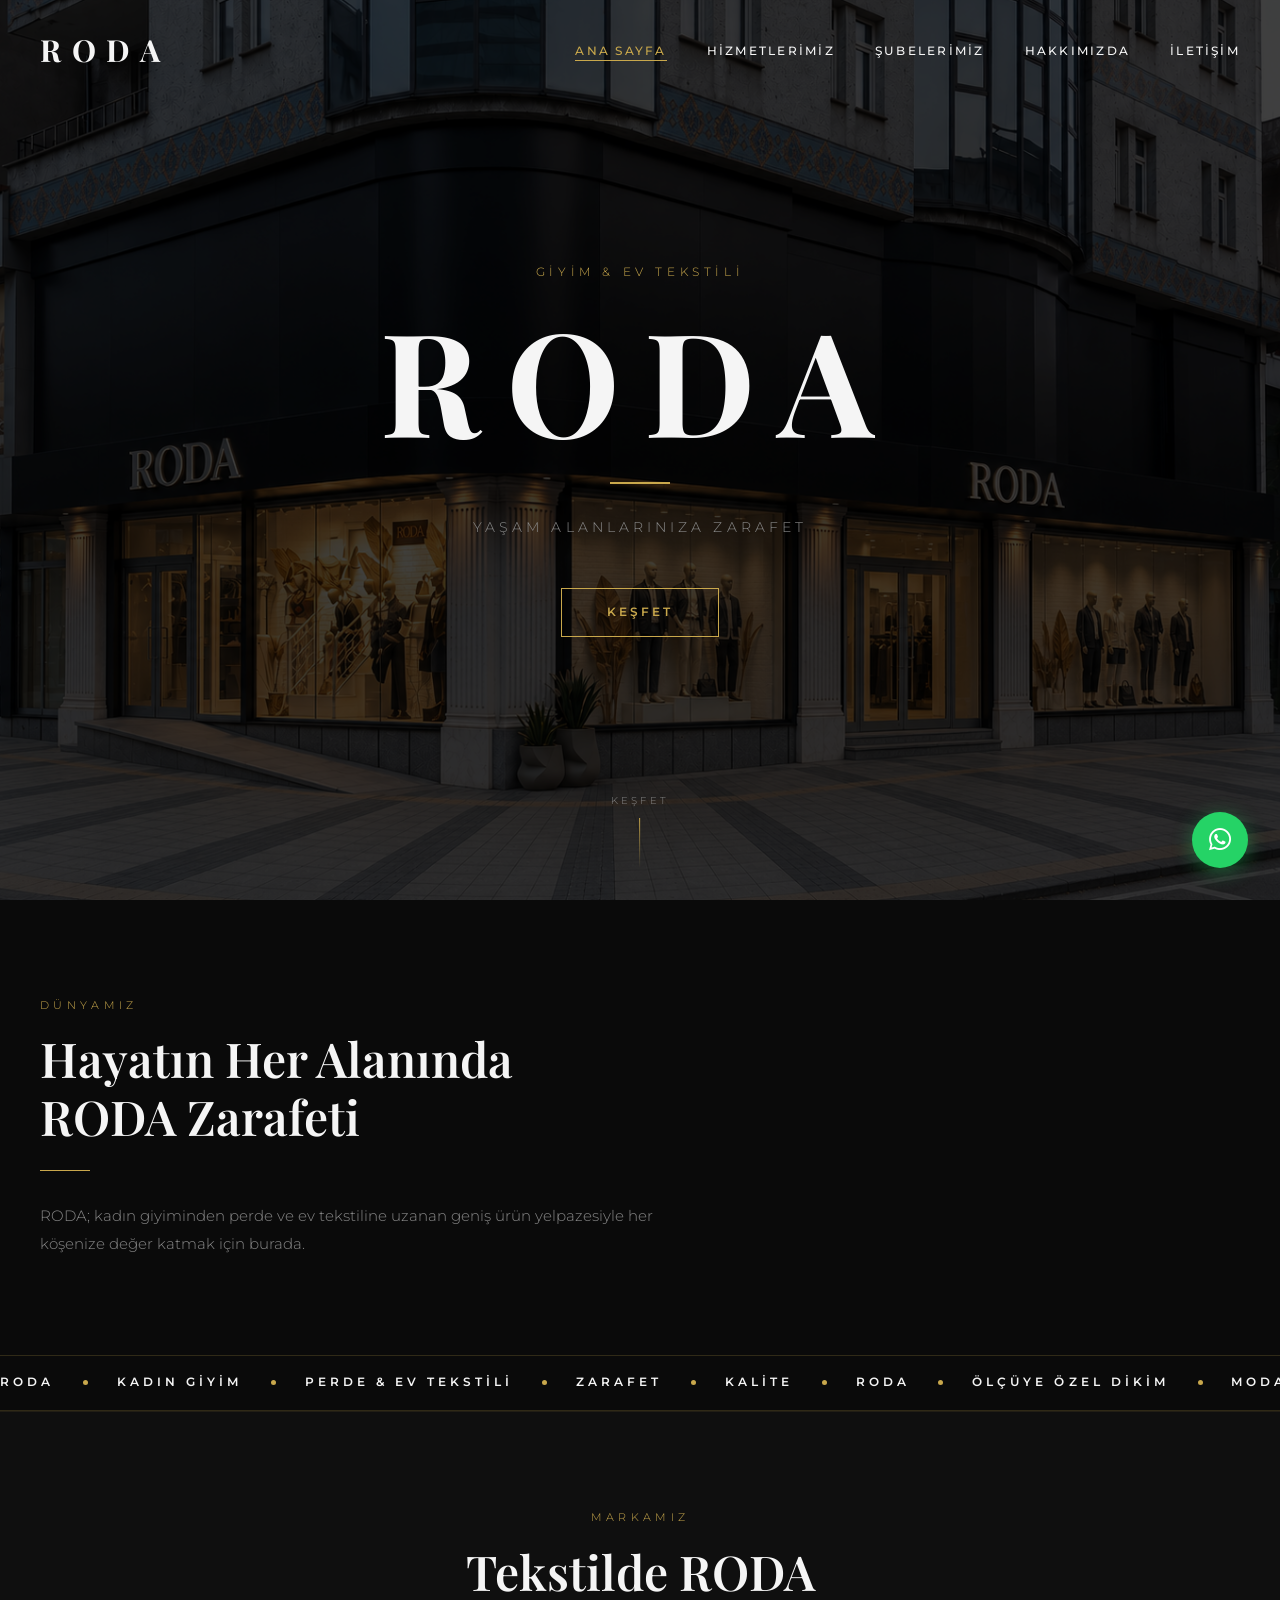
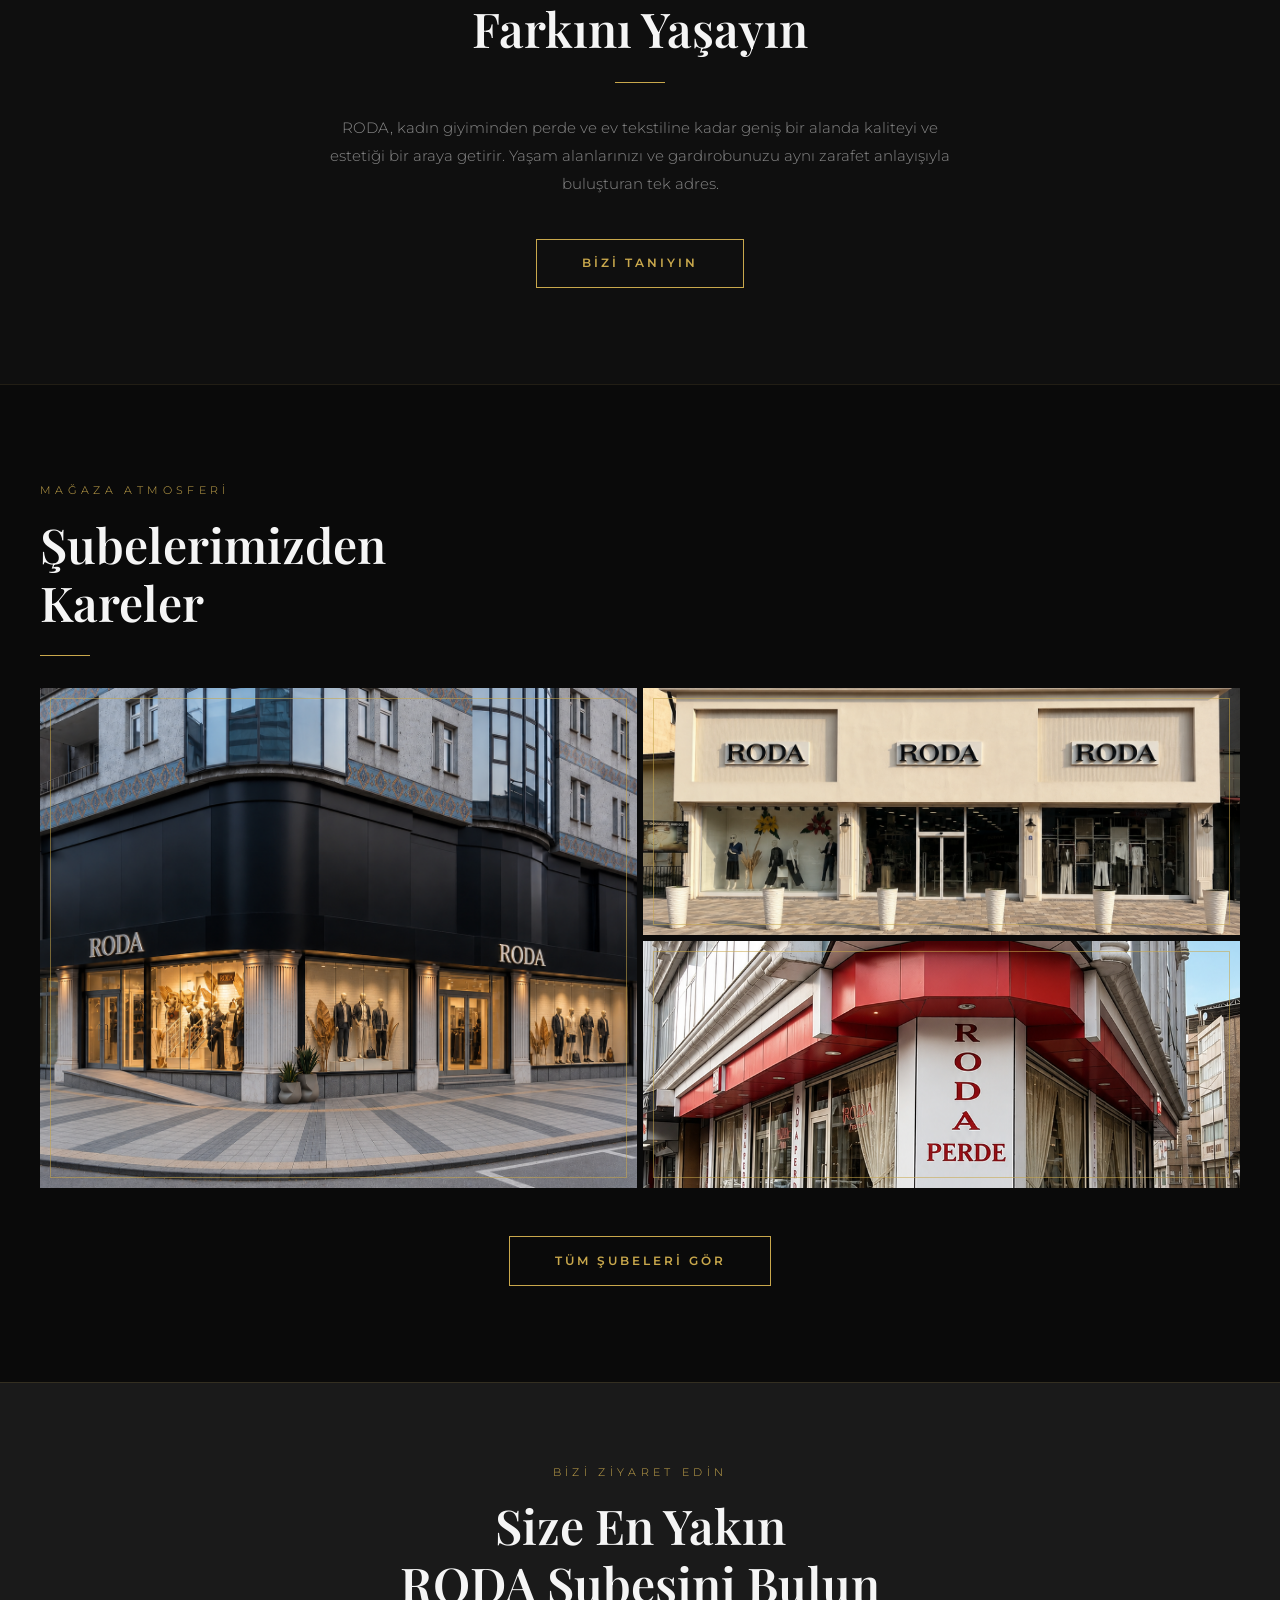
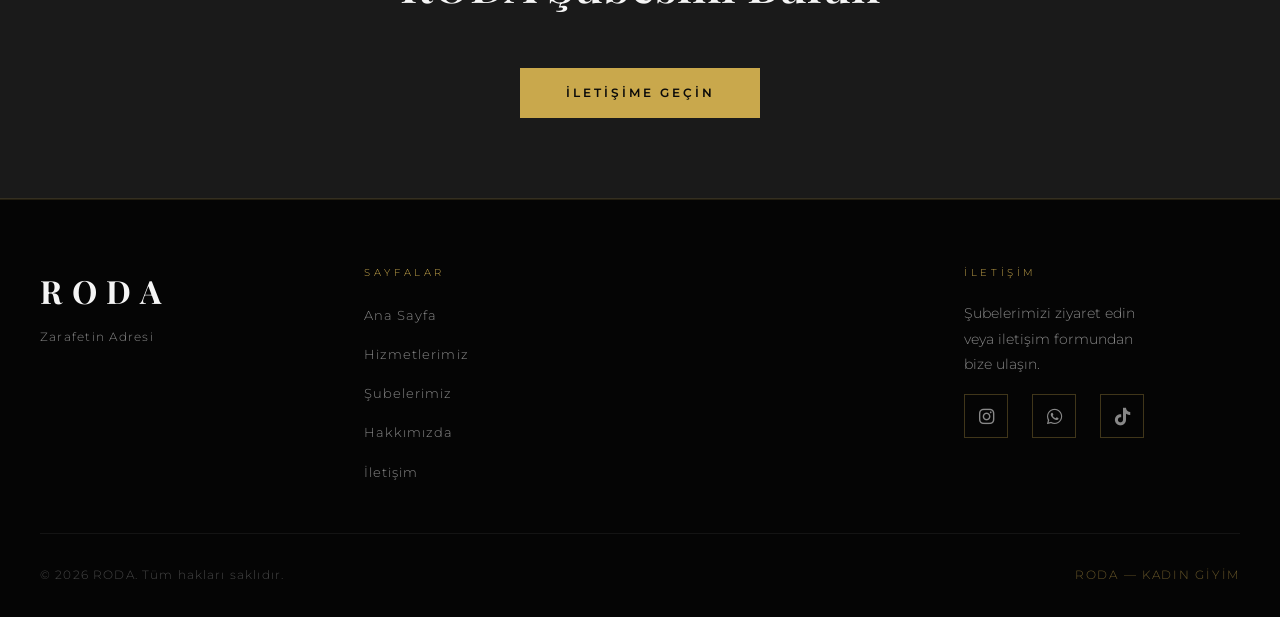
==== roda-website/index.html @ ef2053d7 "Add files via upload" ====
<!DOCTYPE html>
<html lang="tr">
<head>
  <meta charset="UTF-8">
  <meta name="viewport" content="width=device-width, initial-scale=1.0">
  <title>RODA — Kadın Giyim & Ev Tekstili | Yüksekova</title>
  <meta name="description" content="RODA; Yüksekova'nın seçkin kadın giyim ve ev tekstili markası. Kadın giyim, perde, İran halısı ve koltuk döşeme hizmetleriyle 3 şubede hizmetinizdeyiz.">
  <meta name="keywords" content="roda giyim, roda tekstil, roda perde, roda yüksekova, roda kadın giyim, roda hakkari, yüksekova kadın giyim, yüksekova perde, roda ev tekstili, roda halı, yüksekova giyim mağazası, hakkari kadın giyim">
  <meta name="robots" content="index, follow">
  <meta property="og:title" content="RODA — Kadın Giyim & Ev Tekstili | Yüksekova">
  <meta property="og:description" content="Yüksekova'nın seçkin kadın giyim ve ev tekstili markası RODA. 3 şube, 40+ yıllık deneyim.">
  <meta property="og:type" content="website">
  <link rel="stylesheet" href="css/style.css">
  <link rel="stylesheet" href="https://cdnjs.cloudflare.com/ajax/libs/font-awesome/6.5.0/css/all.min.css">
</head>
<body>

  <header class="site-header">
    <a href="index.html" class="logo">RODA</a>
    <button class="hamburger" aria-label="Menü">
      <span></span><span></span><span></span>
    </button>
    <nav>
      <ul>
        <li><a href="index.html">Ana Sayfa</a></li>
        <li><a href="hizmetlerimiz.html">Hizmetlerimiz</a></li>
        <li><a href="subeler.html">Şubelerimiz</a></li>
        <li><a href="hakkimizda.html">Hakkımızda</a></li>
        <li><a href="iletisim.html">İletişim</a></li>
      </ul>
    </nav>
  </header>

  <!-- HERO -->
  <section class="hero">
    <div class="hero-bg"></div>
    <div class="hero-content">
      <p class="hero-eyebrow fade-in">Giyim &amp; Ev Tekstili</p>
      <h1 class="hero-title fade-in delay-1">RODA</h1>
      <div class="hero-divider fade-in delay-2"></div>
      <p class="hero-sub fade-in delay-2">Yaşam Alanlarınıza Zarafet</p>
      <a href="hizmetlerimiz.html" class="btn fade-in delay-3">Keşfet</a>
    </div>
    <div class="scroll-hint">
      <span>Keşfet</span>
      <div class="scroll-line"></div>
    </div>
  </section>

  <!-- ÖZEL BÖLÜM -->
  <section class="section">
    <div class="section-inner">
      <p class="section-label fade-in">Dünyamız</p>
      <h2 class="section-title fade-in">Hayatın Her Alanında<br>RODA Zarafeti</h2>
      <div class="section-divider fade-in"></div>
      <p class="section-text fade-in">
        RODA; kadın giyiminden perde ve ev tekstiline uzanan geniş ürün yelpazesiyle her köşenize değer katmak için burada.
      </p>
  </div>
  </section>

  <!-- MARQUEE -->
  <div class="marquee-strip">
    <div class="marquee-track">
      <!-- İlk set -->
      <div class="marquee-item">RODA<span class="marquee-dot"></span></div>
      <div class="marquee-item">Kadın Giyim<span class="marquee-dot"></span></div>
      <div class="marquee-item">Perde &amp; Ev Tekstili<span class="marquee-dot"></span></div>
      <div class="marquee-item">Zarafet<span class="marquee-dot"></span></div>
      <div class="marquee-item">Kalite<span class="marquee-dot"></span></div>
      <div class="marquee-item">RODA<span class="marquee-dot"></span></div>
      <div class="marquee-item">Ölçüye Özel Dikim<span class="marquee-dot"></span></div>
      <div class="marquee-item">Moda<span class="marquee-dot"></span></div>
      <div class="marquee-item">Yaşam Alanları<span class="marquee-dot"></span></div>
      <!-- Kopya set (kesintisiz döngü için) -->
      <div class="marquee-item">RODA<span class="marquee-dot"></span></div>
      <div class="marquee-item">Kadın Giyim<span class="marquee-dot"></span></div>
      <div class="marquee-item">Perde &amp; Ev Tekstili<span class="marquee-dot"></span></div>
      <div class="marquee-item">Zarafet<span class="marquee-dot"></span></div>
      <div class="marquee-item">Kalite<span class="marquee-dot"></span></div>
      <div class="marquee-item">RODA<span class="marquee-dot"></span></div>
      <div class="marquee-item">Ölçüye Özel Dikim<span class="marquee-dot"></span></div>
      <div class="marquee-item">Moda<span class="marquee-dot"></span></div>
      <div class="marquee-item">Yaşam Alanları<span class="marquee-dot"></span></div>
    </div>
  </div>

  <!-- HAKKIMIZDA MINI -->
  <section class="section" style="background: #0f0f0f; border-top:1px solid rgba(201,168,76,.1); border-bottom:1px solid rgba(201,168,76,.1);">
    <div class="section-inner text-center">
      <p class="section-label fade-in">Markamız</p>
      <h2 class="section-title fade-in" style="max-width:700px;margin:0 auto 1.5rem;">
        Tekstilde RODA<br>Farkını Yaşayın
      </h2>
      <div class="section-divider fade-in" style="margin:0 auto 2rem;"></div>
      <p class="section-text fade-in" style="margin:0 auto 2.5rem;">
        RODA, kadın giyiminden perde ve ev tekstiline kadar geniş bir alanda kaliteyi ve estetiği bir araya
        getirir. Yaşam alanlarınızı ve gardırobunuzu aynı zarafet anlayışıyla buluşturan tek adres.
      </p>
      <a href="hakkimizda.html" class="btn fade-in">Bizi Tanıyın</a>
    </div>
  </section>

  <!-- GALERİ PREVIEW -->
  <section class="section">
    <div class="section-inner">
      <p class="section-label fade-in">Mağaza Atmosferi</p>
      <h2 class="section-title fade-in">Şubelerimizden<br>Kareler</h2>
      <div class="section-divider fade-in"></div>

      <div style="display:grid;grid-template-columns:1fr 1fr;grid-template-rows:auto auto;gap:6px;margin-top:2rem;">
        <!-- Sol: büyük görsel -->
        <div class="gallery-item fade-in" style="grid-row: span 2; aspect-ratio:unset; min-height:500px;">
          <img src="images/sube1-capraz.png" alt="1. Şube" style="width:100%;height:100%;object-fit:cover;object-position:center 65%;">
          <div class="gallery-overlay"><div class="gallery-overlay-icon">+</div></div>
        </div>
        <!-- Sağ üst -->
        <div class="gallery-item fade-in delay-1" style="aspect-ratio:unset;height:247px;">
          <img src="images/sube2-on.png" alt="2. Şube" style="width:100%;height:100%;object-fit:cover;object-position:center 50%;">
          <div class="gallery-overlay"><div class="gallery-overlay-icon">+</div></div>
        </div>
        <!-- Sağ alt -->
        <div class="gallery-item fade-in delay-2" style="aspect-ratio:unset;height:247px;">
          <img src="images/perde-capraz.png" alt="RODA Perde" style="width:100%;height:100%;object-fit:cover;object-position:center 42%;">
          <div class="gallery-overlay"><div class="gallery-overlay-icon">+</div></div>
        </div>
      </div>

      <div class="text-center mt-3 fade-in">
        <a href="subeler.html" class="btn">Tüm Şubeleri Gör</a>
      </div>
    </div>
  </section>

  <!-- CTA -->
  <div class="cta-strip">
    <div class="section-inner text-center">
      <p class="section-label fade-in">Bizi Ziyaret Edin</p>
      <h2 class="section-title fade-in">Size En Yakın<br>RODA Şubesini Bulun</h2>
      <a href="iletisim.html" class="btn btn-solid mt-2 fade-in">İletişime Geçin</a>
    </div>
  </div>

  <!-- FOOTER -->
  <footer class="site-footer">
    <div class="footer-inner">
      <div>
        <div class="footer-logo">RODA</div>
        <p class="footer-tagline">Zarafetin Adresi</p>
      </div>
      <div>
        <p class="footer-nav-title">Sayfalar</p>
        <ul class="footer-nav-links">
          <li><a href="index.html">Ana Sayfa</a></li>
          <li><a href="hizmetlerimiz.html">Hizmetlerimiz</a></li>
          <li><a href="subeler.html">Şubelerimiz</a></li>
          <li><a href="hakkimizda.html">Hakkımızda</a></li>
          <li><a href="iletisim.html">İletişim</a></li>
        </ul>
      </div>
      <div>
        <p class="footer-nav-title">İletişim</p>
        <p style="font-size:.85rem;color:#888;line-height:1.9;">
          Şubelerimizi ziyaret edin<br>
          veya iletişim formundan<br>
          bize ulaşın.
        </p>
        <div class="social-links" style="margin-top:1rem;">
          <a href="https://www.instagram.com/rodaperde" target="_blank" title="Instagram"><i class="fa-brands fa-instagram"></i></a>
          <a href="https://wa.me/905428165539" target="_blank" title="WhatsApp"><i class="fa-brands fa-whatsapp"></i></a>
          <a href="https://www.tiktok.com/@roda.perde" target="_blank" title="TikTok"><i class="fa-brands fa-tiktok"></i></a>
        </div>
      </div>
    </div>
    <div class="footer-bottom">
      <span>© 2026 RODA. Tüm hakları saklıdır.</span>
      <span style="color:rgba(201,168,76,.5);letter-spacing:.15em;">RODA — KADIN GİYİM</span>
    </div>
  </footer>

  <a href="https://wa.me/905428165539" class="whatsapp-float" target="_blank" title="WhatsApp ile Ulaşın">
    <i class="fa-brands fa-whatsapp"></i>
  </a>
  <script src="js/main.js"></script>
</body>
</html>
---- roda-website/css/style.css ----
@import url('https://fonts.googleapis.com/css2?family=Playfair+Display:ital,wght@0,400;0,600;0,700;1,400&family=Montserrat:wght@300;400;500;600&display=swap');

:root {
  --black:      #0a0a0a;
  --white:      #f5f5f5;
  --gold:       #C9A84C;
  --gold-light: #e8c96a;
  --gray:       #1a1a1a;
  --gray-mid:   #888;
  --font-serif: 'Playfair Display', Georgia, serif;
  --font-sans:  'Montserrat', Arial, sans-serif;
  --transition: 0.3s ease;
}

*, *::before, *::after { box-sizing: border-box; margin: 0; padding: 0; }

html { scroll-behavior: smooth; font-size: 16px; }

body {
  background: var(--black);
  color: var(--white);
  font-family: var(--font-sans);
  font-weight: 300;
  line-height: 1.7;
  overflow-x: hidden;
}

img { display: block; max-width: 100%; height: auto; }
a  { color: inherit; text-decoration: none; }
ul { list-style: none; }

/* ─── SCROLLBAR ─────────────────────────────────────── */
::-webkit-scrollbar { width: 6px; }
::-webkit-scrollbar-track { background: var(--black); }
::-webkit-scrollbar-thumb { background: var(--gold); border-radius: 3px; }

/* ─── HEADER ─────────────────────────────────────────── */
.site-header {
  position: fixed;
  top: 0; left: 0; right: 0;
  z-index: 1000;
  padding: 1.5rem 2.5rem;
  display: flex;
  align-items: center;
  justify-content: space-between;
  transition: background var(--transition), padding var(--transition), border-bottom var(--transition);
}

.site-header.scrolled {
  background: rgba(10,10,10,0.97);
  padding: 1rem 2.5rem;
  border-bottom: 1px solid rgba(201,168,76,0.25);
}

.logo {
  font-family: var(--font-serif);
  font-size: 1.9rem;
  font-weight: 700;
  letter-spacing: 0.35em;
  color: var(--white);
}

.logo span { color: var(--gold); }

nav ul {
  display: flex;
  gap: 2.5rem;
  align-items: center;
}

nav a {
  font-size: 0.78rem;
  font-weight: 500;
  letter-spacing: 0.18em;
  text-transform: uppercase;
  color: var(--white);
  position: relative;
  padding-bottom: 3px;
  transition: color var(--transition);
}

nav a::after {
  content: '';
  position: absolute;
  bottom: 0; left: 0;
  width: 0; height: 1px;
  background: var(--gold);
  transition: width var(--transition);
}

nav a:hover, nav a.active { color: var(--gold); }
nav a:hover::after, nav a.active::after { width: 100%; }

.hamburger {
  display: none;
  flex-direction: column;
  gap: 5px;
  cursor: pointer;
  padding: 4px;
}

.hamburger span {
  display: block;
  width: 26px; height: 2px;
  background: var(--white);
  transition: var(--transition);
}

.hamburger.open span:nth-child(1) { transform: translateY(7px) rotate(45deg); }
.hamburger.open span:nth-child(2) { opacity: 0; }
.hamburger.open span:nth-child(3) { transform: translateY(-7px) rotate(-45deg); }

/* ─── MOBILE NAV ─────────────────────────────────────── */
@media (max-width: 768px) {
  .hamburger { display: flex; }

  nav {
    position: fixed;
    top: 0; right: -100%;
    width: 70%; height: 100vh;
    background: var(--gray);
    border-left: 1px solid rgba(201,168,76,0.3);
    display: flex;
    align-items: center;
    justify-content: center;
    transition: right var(--transition);
    z-index: 999;
  }

  nav.open { right: 0; }

  nav ul {
    flex-direction: column;
    gap: 2.5rem;
    text-align: center;
  }

  nav a { font-size: 1rem; letter-spacing: 0.2em; }
}

/* ─── HERO ───────────────────────────────────────────── */
.hero {
  min-height: 100vh;
  display: flex;
  flex-direction: column;
  align-items: center;
  justify-content: center;
  text-align: center;
  padding: 2rem;
  position: relative;
  overflow: hidden;
}

.hero-bg {
  position: absolute;
  inset: 0;
  background-image: url('../images/sube1-capraz.png');
  background-size: cover;
  background-position: 20% center;
  filter: brightness(0.25);
  z-index: 0;
}

.hero-content { position: relative; z-index: 1; }

.hero-eyebrow {
  font-size: 0.72rem;
  letter-spacing: 0.4em;
  text-transform: uppercase;
  color: var(--gold);
  margin-bottom: 1.5rem;
}

.hero-title {
  font-family: var(--font-serif);
  font-size: clamp(4rem, 12vw, 9rem);
  font-weight: 700;
  letter-spacing: 0.18em;
  line-height: 1;
  color: var(--white);
}

.hero-divider {
  width: 60px; height: 2px;
  background: var(--gold);
  margin: 2rem auto;
}

.hero-sub {
  font-size: 0.85rem;
  letter-spacing: 0.3em;
  text-transform: uppercase;
  color: var(--gray-mid);
  margin-bottom: 3rem;
}

.btn {
  display: inline-block;
  padding: 0.85rem 2.8rem;
  font-size: 0.75rem;
  font-weight: 600;
  letter-spacing: 0.25em;
  text-transform: uppercase;
  border: 1px solid var(--gold);
  color: var(--gold);
  transition: background var(--transition), color var(--transition);
}

.btn:hover {
  background: var(--gold);
  color: var(--black);
}

.btn-solid {
  background: var(--gold);
  color: var(--black);
}

.btn-solid:hover {
  background: var(--gold-light);
  border-color: var(--gold-light);
}

/* ─── SCROLL HINT ────────────────────────────────────── */
.scroll-hint {
  position: absolute;
  bottom: 2rem;
  left: 50%;
  transform: translateX(-50%);
  display: flex;
  flex-direction: column;
  align-items: center;
  gap: 0.5rem;
  z-index: 1;
}

.scroll-hint span {
  font-size: 0.65rem;
  letter-spacing: 0.3em;
  text-transform: uppercase;
  color: var(--gray-mid);
}

.scroll-line {
  width: 1px; height: 50px;
  background: linear-gradient(to bottom, var(--gold), transparent);
  animation: scrollLine 2s ease-in-out infinite;
}

@keyframes scrollLine {
  0%   { opacity: 0; transform: scaleY(0); transform-origin: top; }
  50%  { opacity: 1; transform: scaleY(1); }
  100% { opacity: 0; transform: scaleY(1); transform-origin: bottom; }
}

/* ─── SECTIONS ───────────────────────────────────────── */
.section {
  padding: 6rem 2.5rem;
}

.section-inner {
  max-width: 1200px;
  margin: 0 auto;
}

.section-label {
  font-size: 0.68rem;
  letter-spacing: 0.4em;
  text-transform: uppercase;
  color: var(--gold);
  margin-bottom: 1rem;
}

.section-title {
  font-family: var(--font-serif);
  font-size: clamp(2rem, 4vw, 3rem);
  font-weight: 600;
  line-height: 1.2;
  color: var(--white);
  margin-bottom: 1.5rem;
}

.section-divider {
  width: 50px; height: 1px;
  background: var(--gold);
  margin-bottom: 2rem;
}

.section-text {
  color: var(--gray-mid);
  font-size: 0.92rem;
  max-width: 640px;
  line-height: 1.9;
}

/* ─── FEATURE CARDS (Ana Sayfa) ──────────────────────── */
.feature-grid {
  display: grid;
  grid-template-columns: repeat(auto-fit, minmax(300px, 1fr));
  gap: 2px;
  margin-top: 4rem;
}

.feature-card {
  position: relative;
  overflow: hidden;
  aspect-ratio: 4/5;
}

.feature-card img {
  width: 100%; height: 100%;
  object-fit: cover;
  transition: transform 0.6s ease;
}

.feature-card:hover img { transform: scale(1.05); }

.feature-card-overlay {
  position: absolute;
  inset: 0;
  background: linear-gradient(to top, rgba(10,10,10,0.85) 0%, transparent 60%);
  display: flex;
  flex-direction: column;
  justify-content: flex-end;
  padding: 2rem;
}

.feature-card-label {
  font-size: 0.65rem;
  letter-spacing: 0.35em;
  text-transform: uppercase;
  color: var(--gold);
  margin-bottom: 0.5rem;
}

.feature-card-title {
  font-family: var(--font-serif);
  font-size: 1.5rem;
  font-weight: 600;
  margin-bottom: 1rem;
}

/* ─── GALLERY GRID ───────────────────────────────────── */
.gallery-grid {
  display: grid;
  grid-template-columns: repeat(3, 1fr);
  gap: 3px;
  margin-top: 3rem;
}

.gallery-item {
  position: relative;
  overflow: hidden;
  aspect-ratio: 3/4;
}

.gallery-item img {
  width: 100%; height: 100%;
  object-fit: cover;
  transition: transform 0.6s ease;
}

.gallery-item:hover img { transform: scale(1.06); }

.gallery-overlay {
  position: absolute;
  inset: 0;
  background: rgba(201,168,76,0.15);
  opacity: 0;
  transition: opacity var(--transition);
  display: flex;
  align-items: center;
  justify-content: center;
}

.gallery-item:hover .gallery-overlay { opacity: 1; }

.gallery-overlay-icon {
  width: 50px; height: 50px;
  border: 1px solid var(--gold);
  border-radius: 50%;
  display: flex;
  align-items: center;
  justify-content: center;
  color: var(--gold);
  font-size: 1.2rem;
}

@media (max-width: 768px) {
  .gallery-grid { grid-template-columns: repeat(2, 1fr); }
}

@media (max-width: 480px) {
  .gallery-grid { grid-template-columns: 1fr; }
}

/* ─── BRANCH CARDS ───────────────────────────────────── */
.branch-section { margin-bottom: 5rem; }

.branch-header {
  display: flex;
  align-items: baseline;
  gap: 1.5rem;
  margin-bottom: 2rem;
}

.branch-number {
  font-family: var(--font-serif);
  font-size: 4rem;
  font-weight: 700;
  color: rgba(201,168,76,0.2);
  line-height: 1;
}

.branch-title {
  font-family: var(--font-serif);
  font-size: 1.8rem;
  font-weight: 600;
}

.branch-photos {
  display: grid;
  grid-template-columns: repeat(3, 1fr);
  gap: 1.5rem;
  margin-bottom: 1.5rem;
}

.branch-photos.two-col { grid-template-columns: repeat(2, 1fr); }

.branch-photos img {
  width: 100%;
  aspect-ratio: 4/3;
  object-fit: cover;
  display: block;
  border: 1px solid rgba(201,168,76,0.35);
  padding: 6px;
  background: #0a0a0a;
  box-shadow: 0 8px 32px rgba(0,0,0,0.5);
  transition: transform var(--transition), box-shadow var(--transition), border-color var(--transition);
}

.branch-photos img:hover {
  transform: translateY(-4px);
  box-shadow: 0 16px 48px rgba(0,0,0,0.7);
  border-color: rgba(201,168,76,0.75);
}

.branch-info {
  display: grid;
  grid-template-columns: repeat(auto-fit, minmax(220px, 1fr));
  gap: 2rem;
  padding: 2rem;
  border: 1px solid rgba(201,168,76,0.35);
  background: #0a0a0a;
  margin-top: 1.5rem;
  box-shadow: 0 8px 32px rgba(0,0,0,0.5);
  width: 100%;
  box-sizing: border-box;
}

.branch-info-item { display: flex; flex-direction: column; gap: 0.4rem; }

.branch-info-item strong {
  font-size: 0.65rem;
  letter-spacing: 0.3em;
  text-transform: uppercase;
  color: var(--gold);
}

.branch-info-item span { font-size: 0.88rem; color: var(--gray-mid); }

@media (max-width: 640px) {
  .branch-photos, .branch-photos.two-col { grid-template-columns: 1fr; }
}

/* ─── MAP PLACEHOLDER ────────────────────────────────── */
.map-placeholder {
  width: 100%;
  height: 320px;
  background: var(--gray);
  border: 1px solid rgba(201,168,76,0.15);
  display: flex;
  flex-direction: column;
  align-items: center;
  justify-content: center;
  gap: 1rem;
  color: var(--gray-mid);
  font-size: 0.8rem;
  letter-spacing: 0.2em;
  text-transform: uppercase;
  margin-top: 3rem;
}

.map-placeholder svg { opacity: 0.3; }

/* ─── VALUES (Hakkımızda) ────────────────────────────── */
.values-grid {
  display: grid;
  grid-template-columns: repeat(auto-fit, minmax(260px, 1fr));
  gap: 2px;
  margin-top: 3rem;
}

.value-card {
  padding: 3rem 2rem;
  border: 1px solid rgba(201,168,76,0.15);
  text-align: center;
  transition: border-color var(--transition), background var(--transition);
}

.value-card:hover {
  border-color: var(--gold);
  background: rgba(201,168,76,0.04);
}

.value-icon {
  font-size: 2rem;
  margin-bottom: 1.5rem;
  color: var(--gold);
}

.value-title {
  font-family: var(--font-serif);
  font-size: 1.2rem;
  margin-bottom: 0.75rem;
}

.value-text { font-size: 0.85rem; color: var(--gray-mid); line-height: 1.8; }

/* ─── FULL WIDTH IMAGE ───────────────────────────────── */
.fullwidth-img {
  width: 100%;
  max-height: 520px;
  object-fit: cover;
  filter: brightness(0.7);
}

/* ─── CONTACT ────────────────────────────────────────── */
.contact-grid {
  display: grid;
  grid-template-columns: 1fr 1fr;
  gap: 5rem;
  align-items: start;
}

@media (max-width: 900px) {
  .contact-grid { grid-template-columns: 1fr; gap: 3rem; }
}

.contact-form { display: flex; flex-direction: column; gap: 1.5rem; }

.form-group { display: flex; flex-direction: column; gap: 0.5rem; }

.form-group label {
  font-size: 0.68rem;
  letter-spacing: 0.3em;
  text-transform: uppercase;
  color: var(--gold);
}

.form-group input,
.form-group textarea {
  background: transparent;
  border: none;
  border-bottom: 1px solid rgba(255,255,255,0.15);
  color: var(--white);
  font-family: var(--font-sans);
  font-size: 0.9rem;
  padding: 0.75rem 0;
  outline: none;
  resize: none;
  transition: border-color var(--transition);
  width: 100%;
}

.form-group input:focus,
.form-group textarea:focus { border-bottom-color: var(--gold); }

.form-group textarea { min-height: 120px; }

.form-msg {
  display: none;
  padding: 0.75rem 1rem;
  border: 1px solid var(--gold);
  font-size: 0.82rem;
  color: var(--gold);
  letter-spacing: 0.1em;
}

.contact-info { display: flex; flex-direction: column; gap: 2.5rem; }

.contact-info-block { display: flex; flex-direction: column; gap: 0.5rem; }

.contact-info-block strong {
  font-size: 0.65rem;
  letter-spacing: 0.35em;
  text-transform: uppercase;
  color: var(--gold);
}

.contact-info-block p { font-size: 0.88rem; color: var(--gray-mid); line-height: 1.8; }

.social-links { display: flex; gap: 1.5rem; margin-top: 0.5rem; }

.social-links a {
  display: flex;
  align-items: center;
  justify-content: center;
  width: 44px; height: 44px;
  border: 1px solid rgba(201,168,76,0.3);
  color: var(--gray-mid);
  font-size: 1.1rem;
  transition: color var(--transition), border-color var(--transition), background var(--transition);
}

.social-links a:hover {
  color: var(--gold);
  border-color: var(--gold);
  background: rgba(201,168,76,0.08);
}

/* ─── PAGE HERO (inner pages) ────────────────────────── */
.page-hero {
  min-height: 38vh;
  display: flex;
  flex-direction: column;
  align-items: center;
  justify-content: center;
  text-align: center;
  padding: 8rem 2rem 4rem;
  position: relative;
}

.page-hero::after {
  content: '';
  position: absolute;
  bottom: 0; left: 50%;
  transform: translateX(-50%);
  width: 60px; height: 1px;
  background: var(--gold);
}

.page-hero-eyebrow {
  font-size: 0.65rem;
  letter-spacing: 0.45em;
  text-transform: uppercase;
  color: var(--gold);
  margin-bottom: 1.2rem;
}

.page-hero-title {
  font-family: var(--font-serif);
  font-size: clamp(2.5rem, 6vw, 5rem);
  font-weight: 700;
  letter-spacing: 0.12em;
}

.page-hero-sub {
  font-size: 0.82rem;
  letter-spacing: 0.25em;
  text-transform: uppercase;
  color: var(--gray-mid);
  margin-top: 1.2rem;
}

/* ─── BREADCRUMB ─────────────────────────────────────── */
.breadcrumb {
  font-size: 0.72rem;
  letter-spacing: 0.2em;
  text-transform: uppercase;
  color: var(--gray-mid);
  margin-bottom: 3rem;
}

.breadcrumb span { color: var(--gold); }

/* ─── CTA STRIP ──────────────────────────────────────── */
.cta-strip {
  padding: 5rem 2.5rem;
  background: var(--gray);
  text-align: center;
  border-top: 1px solid rgba(201,168,76,0.15);
  border-bottom: 1px solid rgba(201,168,76,0.15);
}

.cta-strip .section-title { margin-bottom: 1.5rem; }

/* ─── FOOTER ─────────────────────────────────────────── */
.site-footer {
  background: #050505;
  padding: 4rem 2.5rem 2rem;
  border-top: 1px solid rgba(201,168,76,0.15);
}

.footer-inner {
  max-width: 1200px;
  margin: 0 auto;
  display: grid;
  grid-template-columns: 1fr 2fr 1fr;
  gap: 3rem;
  padding-bottom: 3rem;
  border-bottom: 1px solid rgba(255,255,255,0.06);
}

@media (max-width: 768px) {
  .footer-inner { grid-template-columns: 1fr; gap: 2rem; }
}

.footer-logo {
  font-family: var(--font-serif);
  font-size: 2rem;
  font-weight: 700;
  letter-spacing: 0.3em;
}

.footer-logo span { color: var(--gold); }

.footer-tagline { font-size: 0.78rem; color: var(--gray-mid); margin-top: 0.5rem; letter-spacing: 0.1em; }

.footer-nav-title {
  font-size: 0.65rem;
  letter-spacing: 0.35em;
  text-transform: uppercase;
  color: var(--gold);
  margin-bottom: 1.2rem;
}

.footer-nav-links { display: flex; flex-direction: column; gap: 0.75rem; }

.footer-nav-links a {
  font-size: 0.82rem;
  color: var(--gray-mid);
  letter-spacing: 0.08em;
  transition: color var(--transition);
}

.footer-nav-links a:hover { color: var(--white); }

.footer-bottom {
  max-width: 1200px;
  margin: 2rem auto 0;
  display: flex;
  justify-content: space-between;
  align-items: center;
  font-size: 0.72rem;
  color: rgba(136,136,136,0.5);
  letter-spacing: 0.1em;
  flex-wrap: wrap;
  gap: 0.5rem;
}

/* ─── WHATSAPP FLOATING BUTTON ──────────────────────── */
.whatsapp-float {
  position: fixed;
  bottom: 2rem;
  right: 2rem;
  width: 56px;
  height: 56px;
  background: #25D366;
  border-radius: 50%;
  display: flex;
  align-items: center;
  justify-content: center;
  font-size: 1.6rem;
  color: #fff;
  box-shadow: 0 4px 20px rgba(37,211,102,0.4);
  z-index: 9999;
  transition: transform 0.25s ease, box-shadow 0.25s ease;
}
.whatsapp-float:hover {
  transform: scale(1.1);
  box-shadow: 0 6px 28px rgba(37,211,102,0.6);
}

/* ─── MARQUEE ────────────────────────────────────────── */
.marquee-strip {
  overflow: hidden;
  border-top: 1px solid rgba(201,168,76,0.2);
  border-bottom: 1px solid rgba(201,168,76,0.2);
  padding: 1.1rem 0;
  background: #0a0a0a;
}

.marquee-track {
  display: flex;
  width: max-content;
  animation: marquee 22s linear infinite;
}

.marquee-track:hover { animation-play-state: paused; }

.marquee-item {
  display: flex;
  align-items: center;
  gap: 1.8rem;
  padding-right: 1.8rem;
  white-space: nowrap;
  font-size: 0.72rem;
  font-weight: 600;
  letter-spacing: 0.35em;
  text-transform: uppercase;
  color: var(--white);
}

.marquee-dot {
  width: 5px; height: 5px;
  background: var(--gold);
  border-radius: 50%;
  flex-shrink: 0;
}

@keyframes marquee {
  from { transform: translateX(0); }
  to   { transform: translateX(-50%); }
}

/* ─── IMAGE FRAME ────────────────────────────────────── */
.gallery-item::after {
  content: '';
  position: absolute;
  inset: 10px;
  border: 1px solid rgba(201,168,76,0.55);
  pointer-events: none;
  z-index: 2;
  transition: opacity var(--transition);
}

.gallery-item:hover::after { opacity: 0; }


/* Bağımsız bölüm görselleri için sarmalayıcı */
.img-frame {
  position: relative;
  display: block;
}

.img-frame::after {
  content: '';
  position: absolute;
  inset: 12px;
  border: 1px solid rgba(201,168,76,0.5);
  pointer-events: none;
  z-index: 1;
}

/* ─── FADE IN ANIMATION ──────────────────────────────── */
.fade-in {
  opacity: 0;
  transform: translateY(30px);
  transition: opacity 0.7s ease, transform 0.7s ease;
}

.fade-in.visible {
  opacity: 1;
  transform: translateY(0);
}

.delay-1 { transition-delay: 0.1s; }
.delay-2 { transition-delay: 0.2s; }
.delay-3 { transition-delay: 0.3s; }

/* ─── TEXT CENTER UTILITY ────────────────────────────── */
.text-center { text-align: center; }
.mt-1 { margin-top: 1rem; }
.mt-2 { margin-top: 2rem; }
.mt-3 { margin-top: 3rem; }
.mb-0 { margin-bottom: 0; }
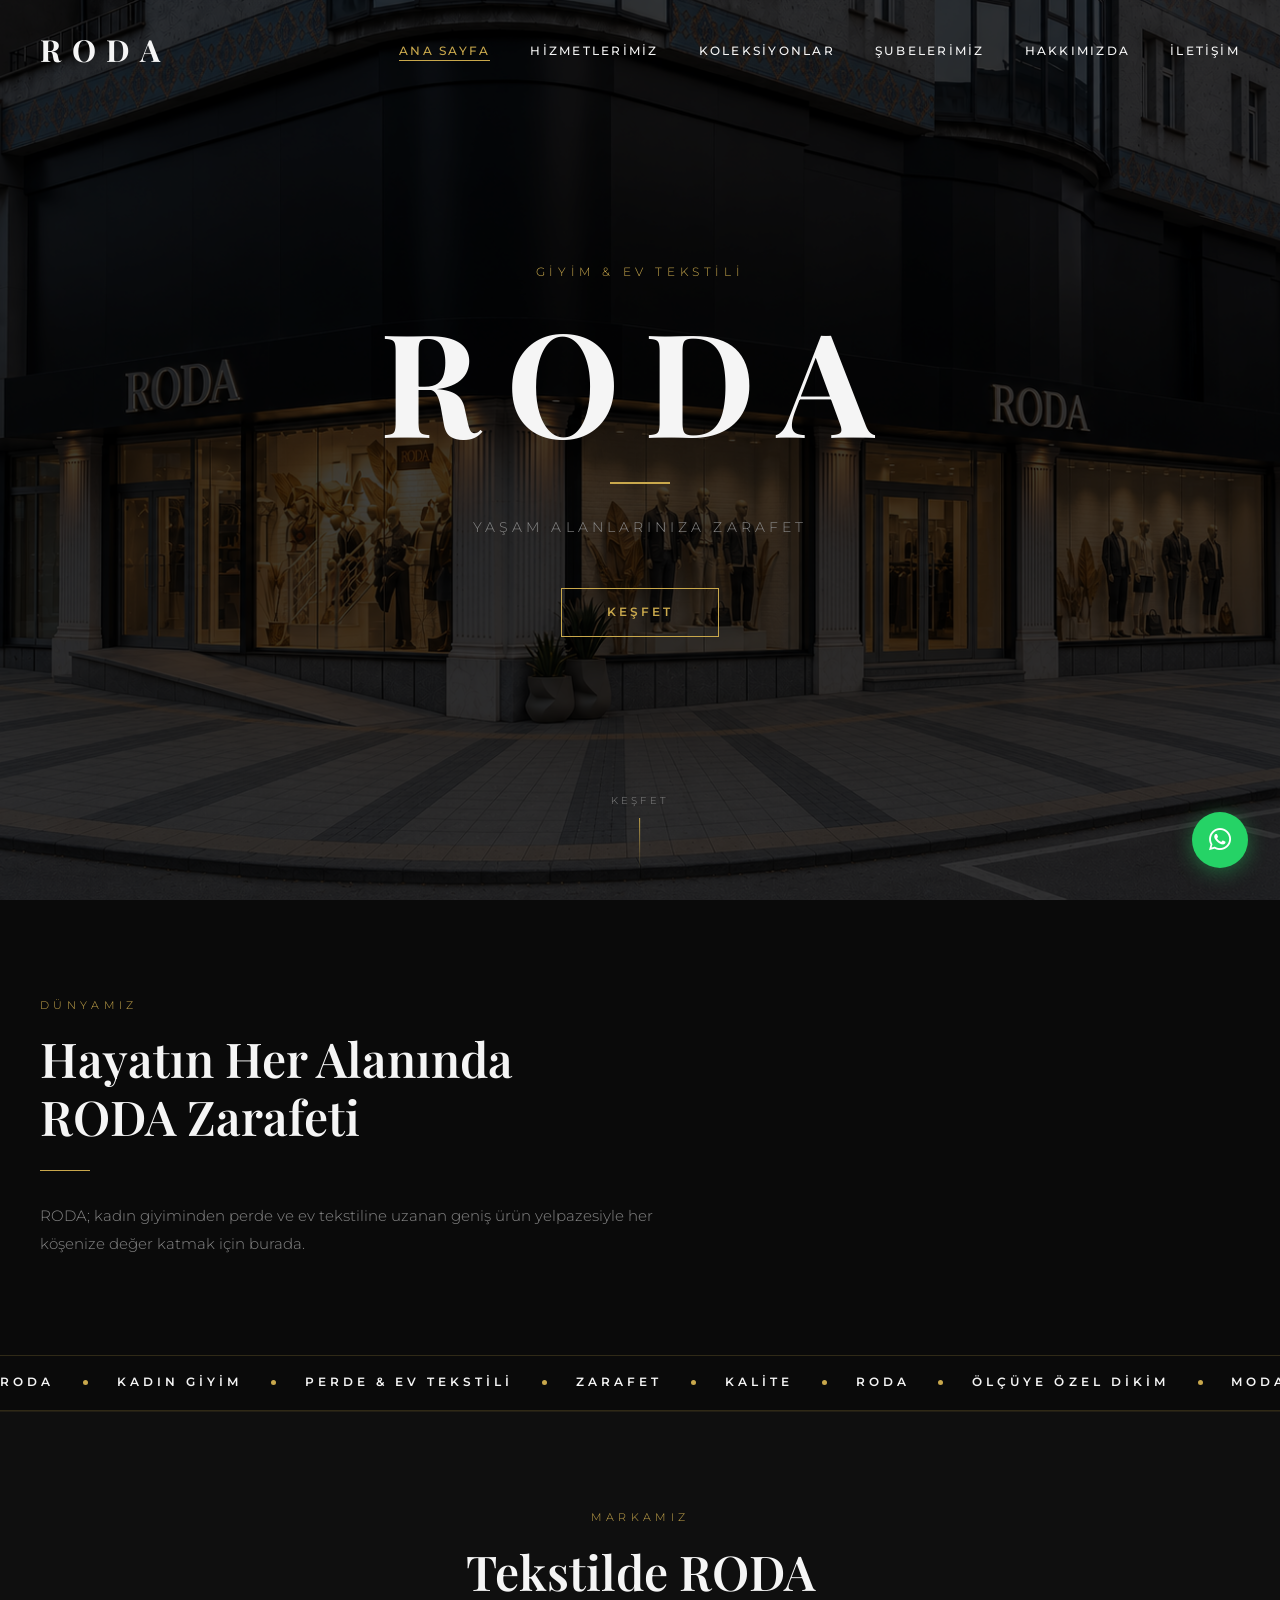
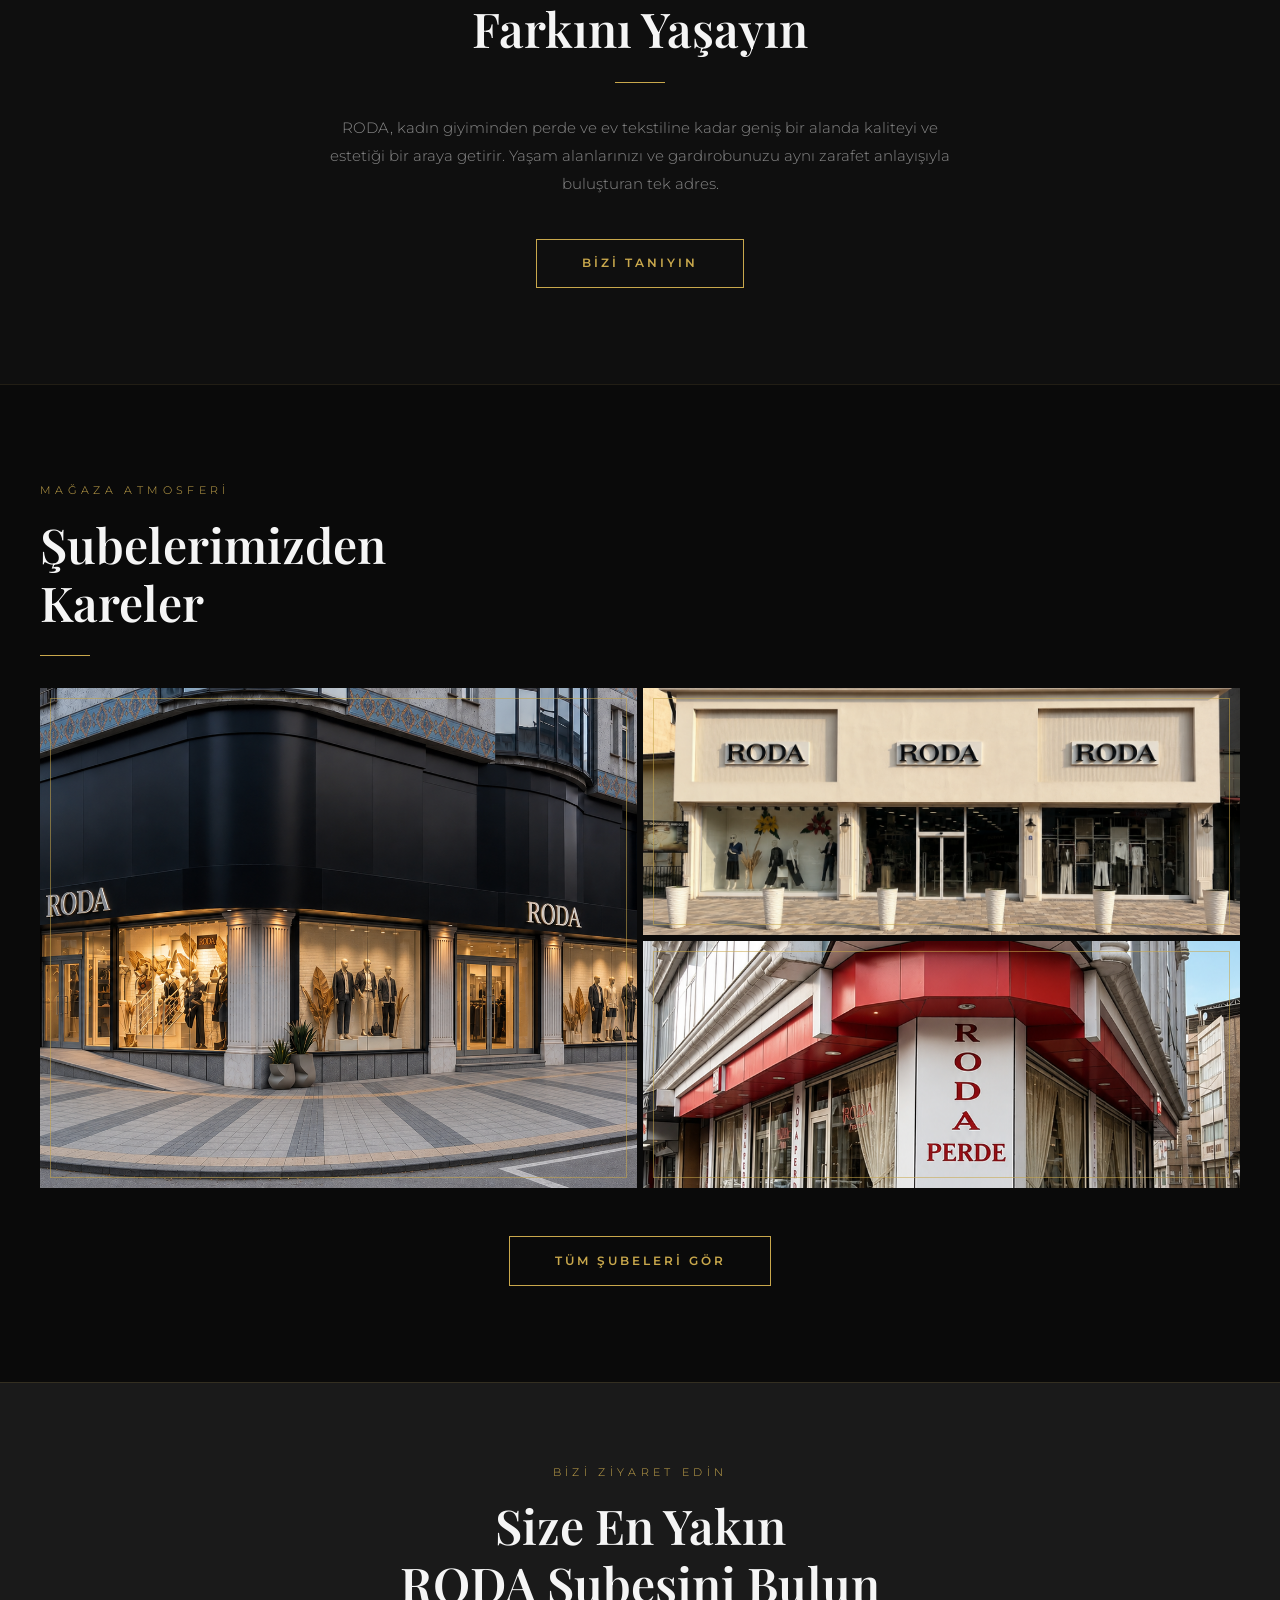
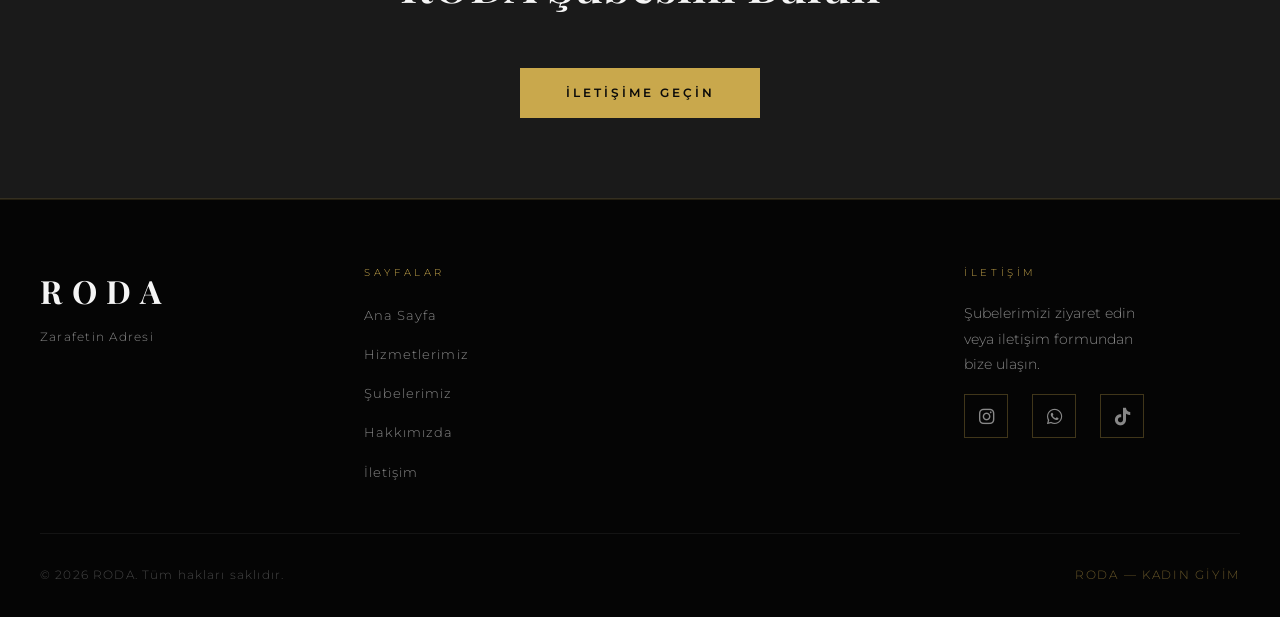
==== commit 7437dd22: "site güncellemesi" ====
--- a/roda-website/index.html
+++ b/roda-website/index.html
@@ -24,6 +24,7 @@
       <ul>
         <li><a href="index.html">Ana Sayfa</a></li>
         <li><a href="hizmetlerimiz.html">Hizmetlerimiz</a></li>
+        <li><a href="koleksiyonlar.html">Koleksiyonlar</a></li>
         <li><a href="subeler.html">Şubelerimiz</a></li>
         <li><a href="hakkimizda.html">Hakkımızda</a></li>
         <li><a href="iletisim.html">İletişim</a></li>
--- a/roda-website/css/style.css
+++ b/roda-website/css/style.css
@@ -865,3 +865,203 @@
 .mt-2 { margin-top: 2rem; }
 .mt-3 { margin-top: 3rem; }
 .mb-0 { margin-bottom: 0; }
+
+/* ─── KOLEKSIYONLAR / ÜRÜN KARTLARI ─────────────────── */
+.products-grid {
+  display: grid;
+  grid-template-columns: repeat(3, 1fr);
+  gap: 2rem;
+  margin-top: 2.5rem;
+}
+
+.product-card {
+  background: #111;
+  border: 1px solid rgba(201,168,76,.15);
+  overflow: hidden;
+  transition: border-color var(--transition), transform var(--transition);
+  display: flex;
+  flex-direction: column;
+}
+
+.product-card:hover {
+  border-color: rgba(201,168,76,.5);
+  transform: translateY(-4px);
+}
+
+.product-card-img {
+  width: 100%;
+  height: 320px;
+  object-fit: contain;
+  background: #0d0d0d;
+  display: block;
+  cursor: zoom-in;
+  transition: opacity var(--transition);
+}
+
+.product-card-img:hover {
+  opacity: 0.85;
+}
+
+/* ─── LİGHTBOX ───────────────────────────────────────── */
+.lightbox-overlay {
+  display: none;
+  position: fixed;
+  inset: 0;
+  background: rgba(0,0,0,0.92);
+  z-index: 99999;
+  align-items: center;
+  justify-content: center;
+  cursor: zoom-out;
+  padding: 1.5rem;
+}
+
+.lightbox-overlay.active {
+  display: flex;
+}
+
+.lightbox-overlay img {
+  max-width: 90vw;
+  max-height: 90vh;
+  object-fit: contain;
+  box-shadow: 0 0 60px rgba(201,168,76,0.2);
+  border: 1px solid rgba(201,168,76,.2);
+  cursor: default;
+  animation: lbFadeIn 0.2s ease;
+}
+
+@keyframes lbFadeIn {
+  from { opacity: 0; transform: scale(0.96); }
+  to   { opacity: 1; transform: scale(1); }
+}
+
+.lightbox-close {
+  position: absolute;
+  top: 1.2rem;
+  right: 1.5rem;
+  font-size: 2rem;
+  color: var(--gold);
+  background: none;
+  border: none;
+  cursor: pointer;
+  line-height: 1;
+  font-family: var(--font-sans);
+  transition: color var(--transition);
+}
+
+.lightbox-close:hover { color: var(--white); }
+
+.product-card-body {
+  padding: 1.25rem 1.25rem 1.5rem;
+  display: flex;
+  flex-direction: column;
+  gap: 0.6rem;
+  flex: 1;
+}
+
+.product-card-name {
+  font-family: var(--font-serif);
+  font-size: 1.05rem;
+  font-weight: 600;
+  color: var(--white);
+}
+
+.product-card-desc {
+  font-size: 0.82rem;
+  color: var(--gray-mid);
+  line-height: 1.6;
+  flex: 1;
+}
+
+.product-card-btn {
+  display: inline-flex;
+  align-items: center;
+  gap: 0.5rem;
+  margin-top: 0.75rem;
+  padding: 0.6rem 1.2rem;
+  background: transparent;
+  border: 1px solid rgba(201,168,76,.4);
+  color: var(--gold);
+  font-family: var(--font-sans);
+  font-size: 0.75rem;
+  letter-spacing: 0.15em;
+  text-transform: uppercase;
+  cursor: pointer;
+  transition: background var(--transition), color var(--transition);
+  text-decoration: none;
+  align-self: flex-start;
+}
+
+.product-card-btn:hover {
+  background: var(--gold);
+  color: var(--black);
+}
+
+@media (max-width: 900px) {
+  .products-grid { grid-template-columns: repeat(2, 1fr); }
+}
+
+@media (max-width: 540px) {
+  .products-grid { grid-template-columns: 1fr; }
+}
+
+/* ─── RESPONSIVE MOBILE ──────────────────────────────── */
+@media (max-width: 768px) {
+  .hero-bg { background-position: 20% 75%; }
+
+  /* Hizmetlerimiz & Hakkımızda: 2 sütun → 1 sütun */
+  [style*="grid-template-columns:1fr 1fr"],
+  [style*="grid-template-columns: 1fr 1fr"] {
+    display: flex !important;
+    flex-direction: column !important;
+    gap: 2.5rem !important;
+  }
+
+  /* Görseller tam genişlik */
+  .img-frame,
+  .img-frame img {
+    width: 100% !important;
+    order: 0 !important;
+  }
+
+  /* Hakkımızda: görsel sırasını düzelt */
+  .mobile-order-1 { order: 1 !important; }
+  .mobile-order-2 { order: 2 !important; }
+
+  /* Sayfa hero */
+  .page-hero-title { font-size: 2.8rem; }
+
+  /* Section başlıkları */
+  .section-title { font-size: 1.8rem; }
+
+  /* Harita grid: 3 sütun → 1 sütun */
+  [style*="grid-template-columns:1fr 1fr 1fr"],
+  [style*="grid-template-columns: 1fr 1fr 1fr"] {
+    display: flex !important;
+    flex-direction: column !important;
+    gap: 1.5rem !important;
+  }
+
+  /* Stats grid: 3 → 1 sütun */
+  [style*="grid-template-columns:repeat(3,1fr)"] {
+    display: flex !important;
+    flex-direction: column !important;
+  }
+
+  /* Values grid */
+  .values-grid { grid-template-columns: 1fr !important; }
+
+  /* Section inner padding */
+  .section-inner { padding: 0 1.2rem; }
+  .section { padding: 4rem 0; }
+
+  /* Hero font */
+  .hero-title { font-size: 4rem; }
+
+  /* CTA strip */
+  .cta-strip { padding: 3rem 1.5rem; }
+
+  /* Harita container padding */
+  [style*="padding:0 2.5rem 5rem"] {
+    padding: 0 1.2rem 3rem !important;
+  }
+}
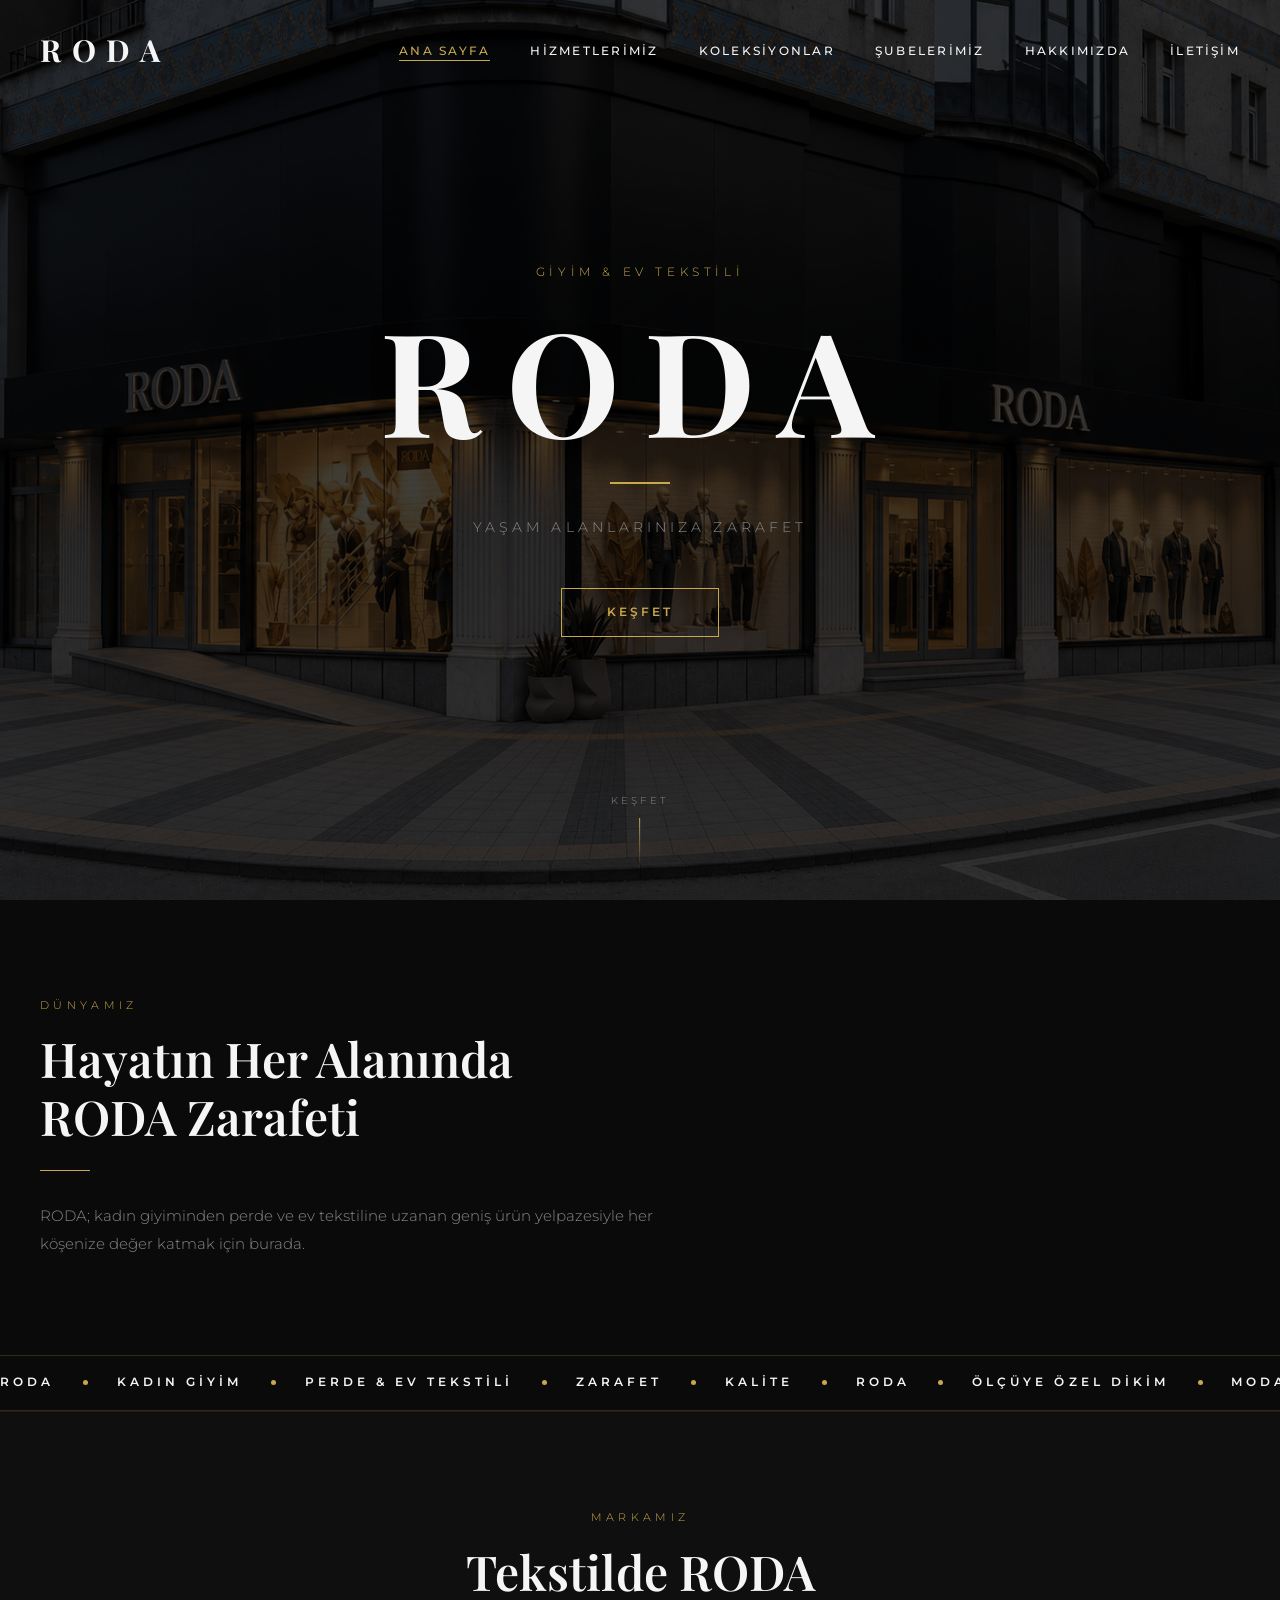
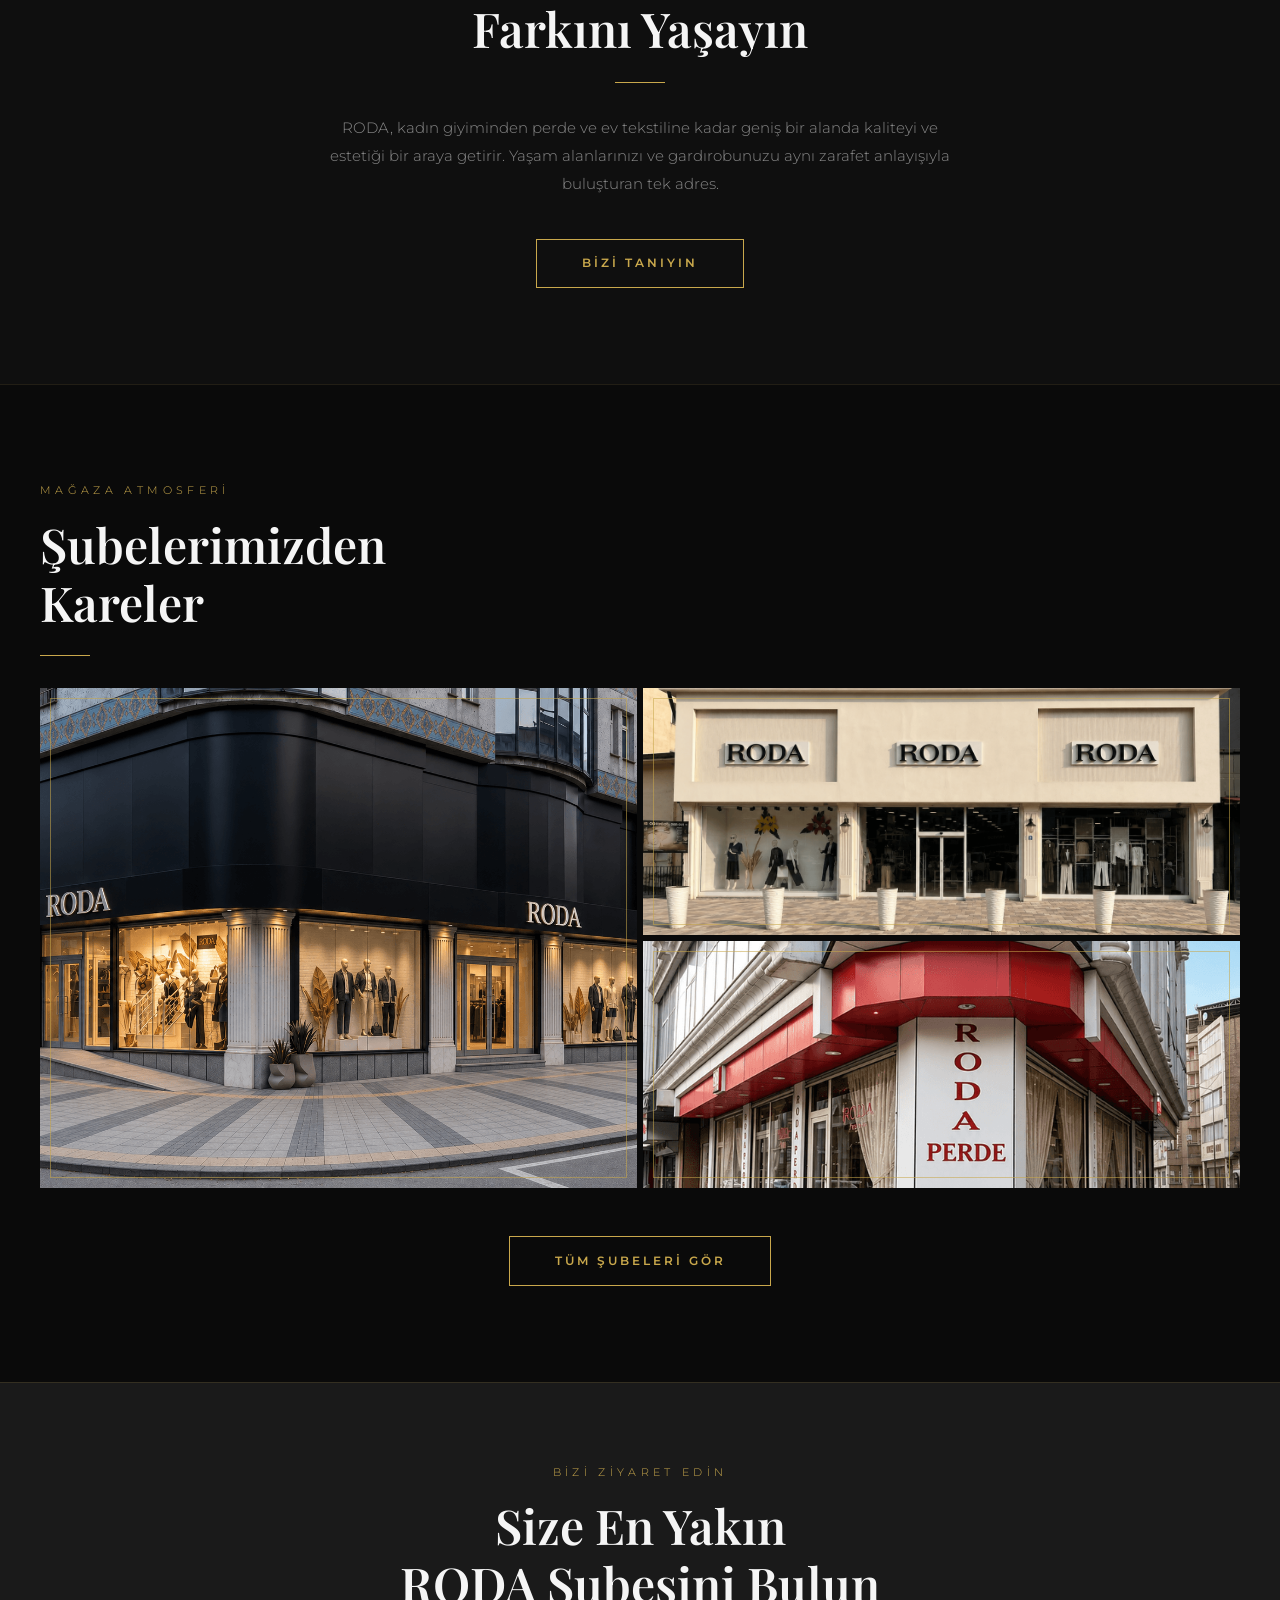
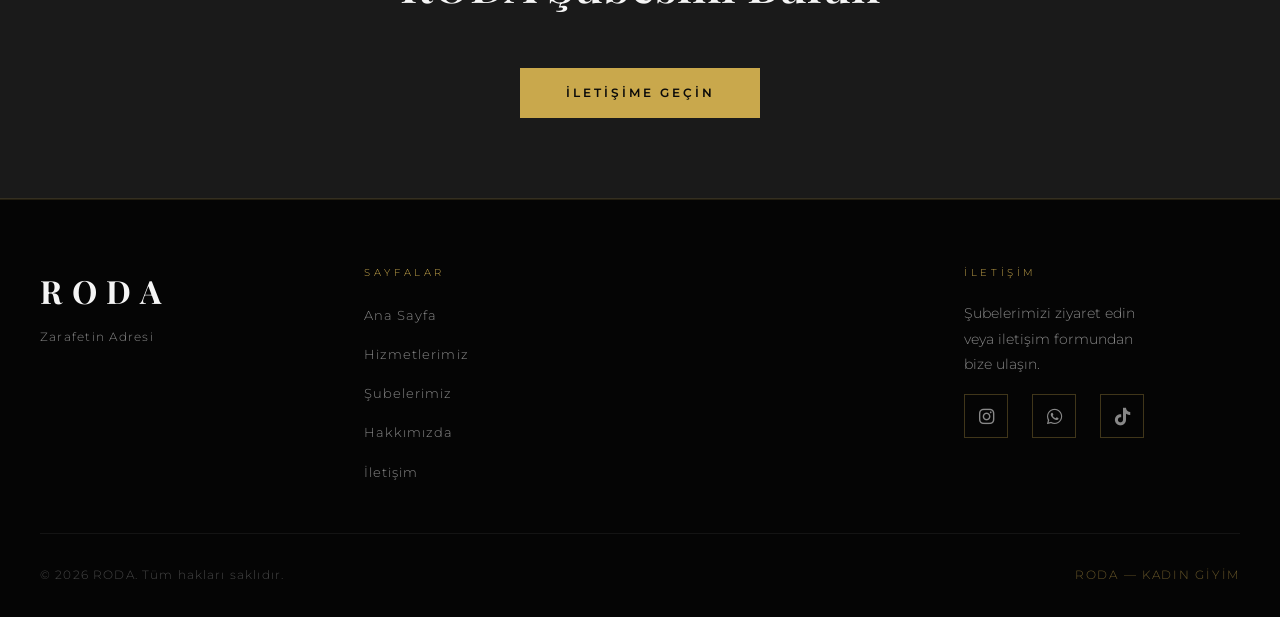
==== commit 49cef2ea: "whatsapp float butonu kaldirildi" ====
--- a/roda-website/index.html
+++ b/roda-website/index.html
@@ -178,10 +178,6 @@
       <span style="color:rgba(201,168,76,.5);letter-spacing:.15em;">RODA — KADIN GİYİM</span>
     </div>
   </footer>
-
-  <a href="https://wa.me/905428165539" class="whatsapp-float" target="_blank" title="WhatsApp ile Ulaşın">
-    <i class="fa-brands fa-whatsapp"></i>
-  </a>
   <script src="js/main.js"></script>
 </body>
 </html>
--- a/roda-website/css/style.css
+++ b/roda-website/css/style.css
@@ -1008,6 +1008,18 @@
 @media (max-width: 768px) {
   .hero-bg { background-position: 20% 75%; }
 
+  /* Ana sayfa galeri: mobilde düzgün sıralansın */
+  .gallery-item {
+    min-height: unset !important;
+    height: auto !important;
+    grid-row: unset !important;
+    aspect-ratio: 4/3 !important;
+  }
+  .gallery-item img {
+    height: 100% !important;
+    object-fit: cover !important;
+  }
+
   /* Hizmetlerimiz & Hakkımızda: 2 sütun → 1 sütun */
   [style*="grid-template-columns:1fr 1fr"],
   [style*="grid-template-columns: 1fr 1fr"] {
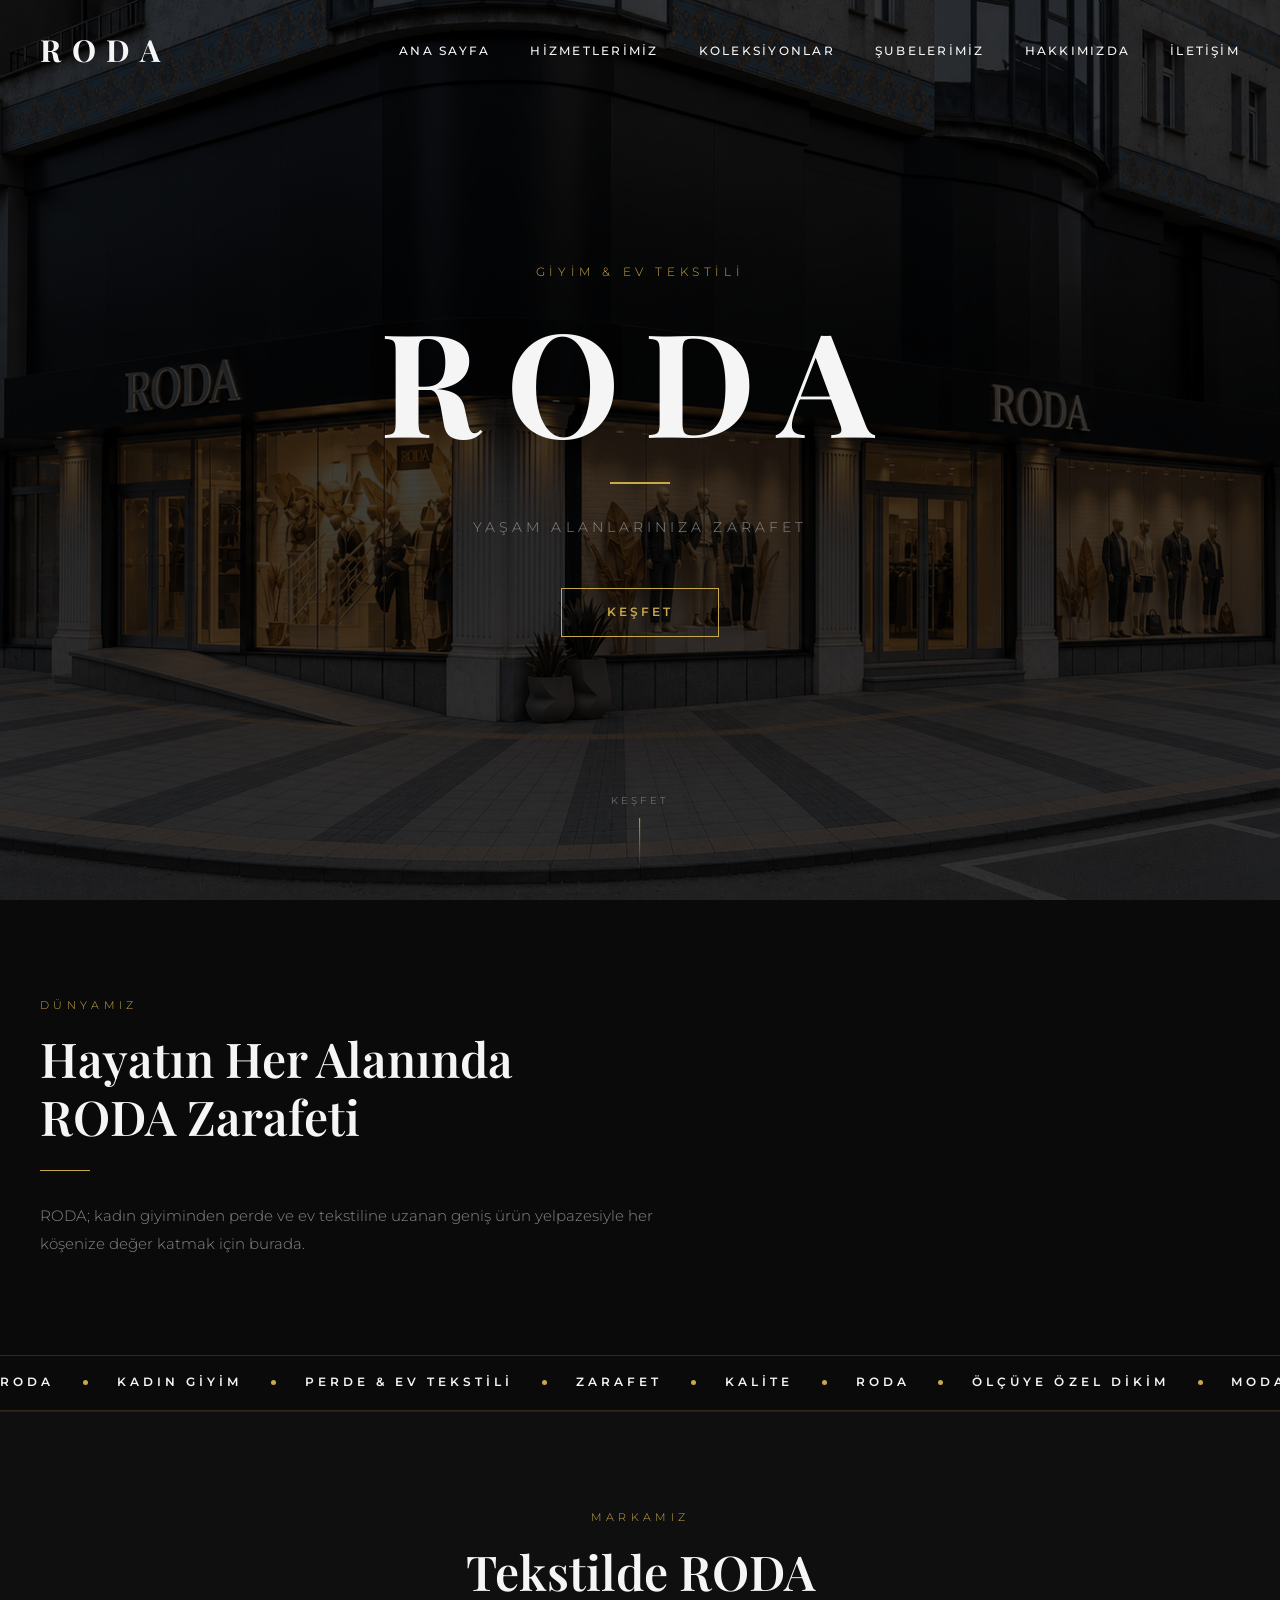
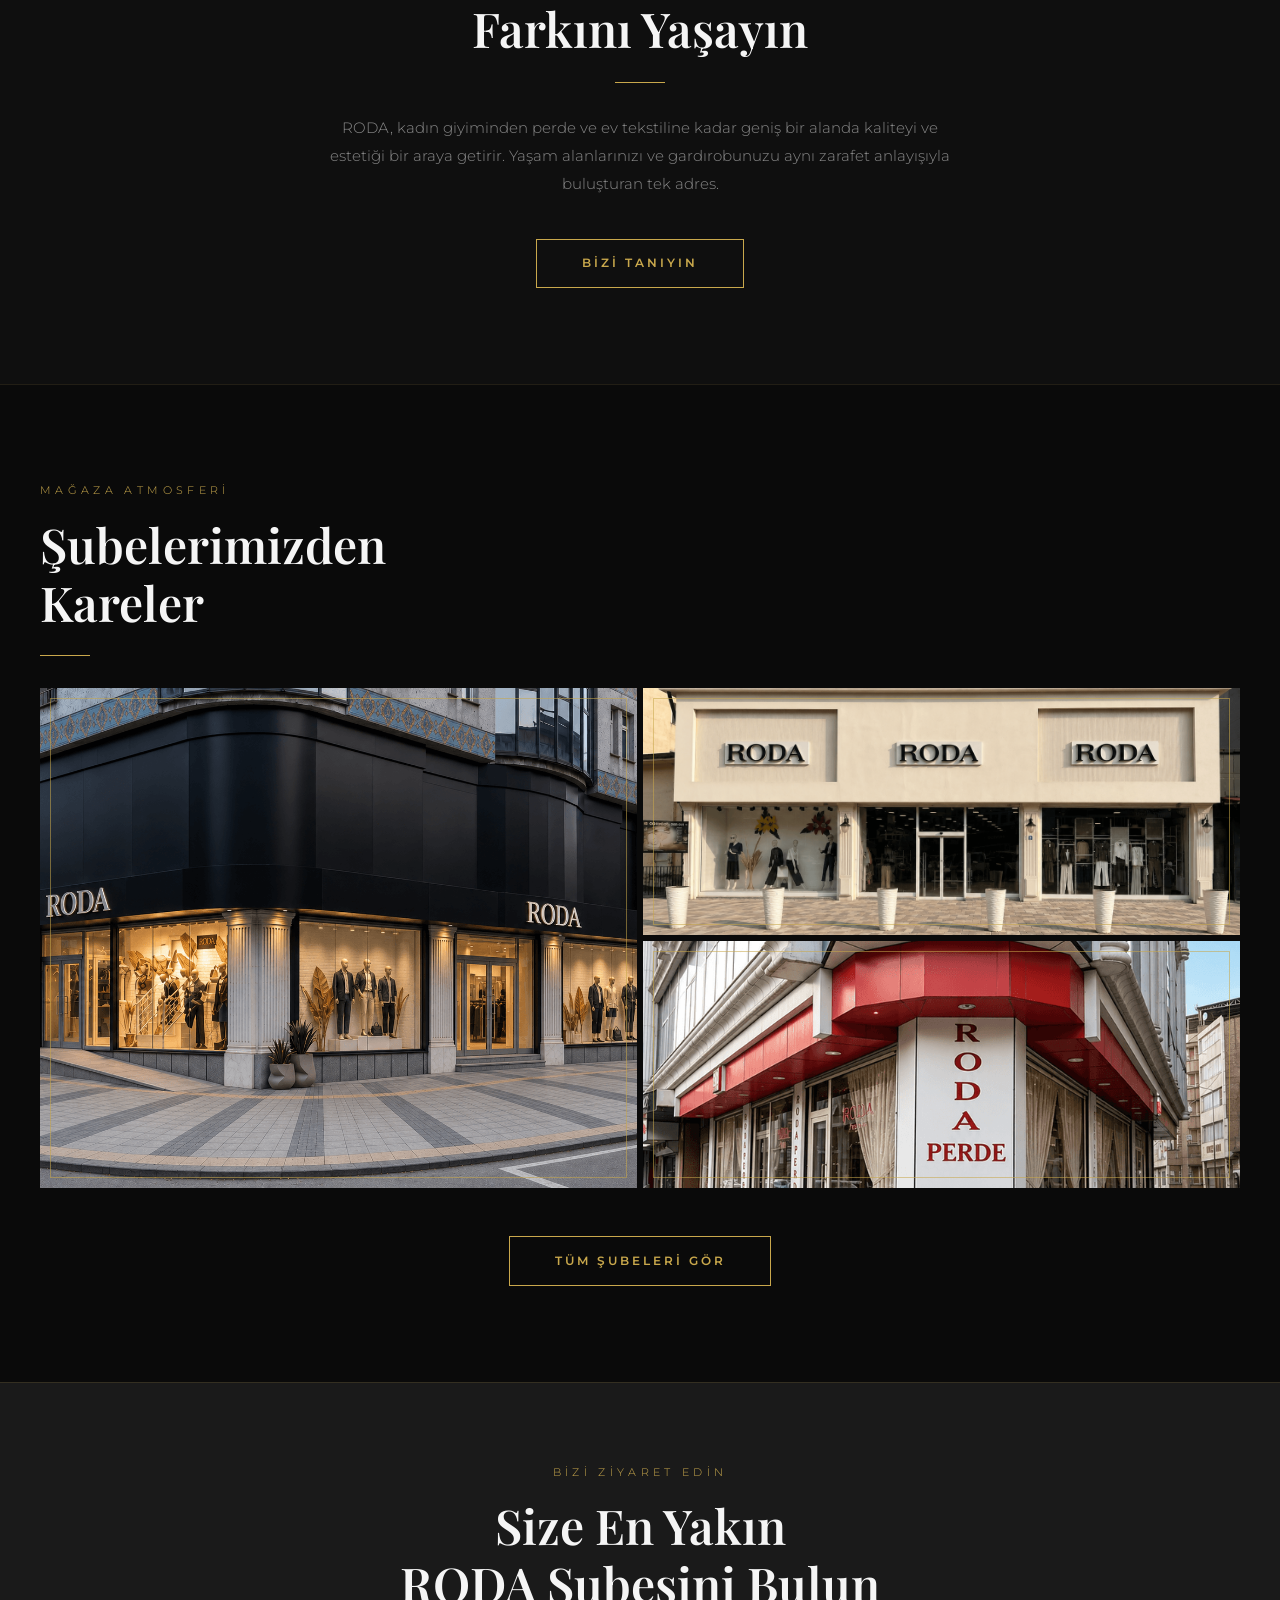
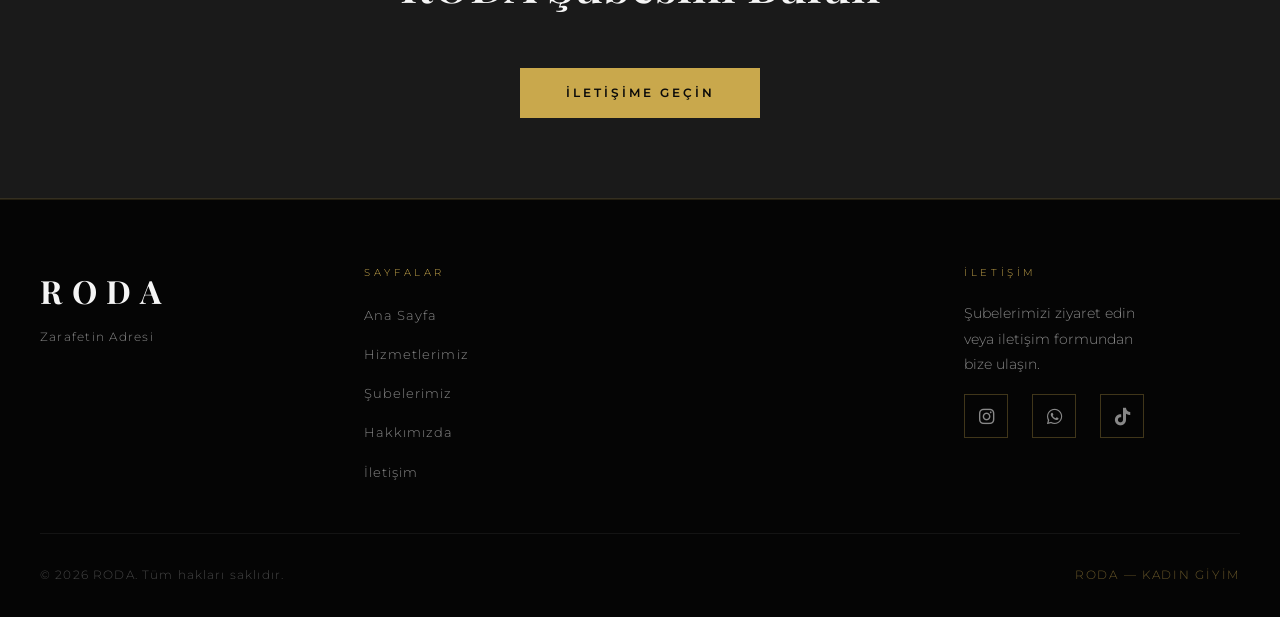
==== commit 569a817d: "Remove .html extensions from URLs and add clean URL config" ====
--- a/roda-website/index.html
+++ b/roda-website/index.html
@@ -16,18 +16,18 @@
 <body>
 
   <header class="site-header">
-    <a href="index.html" class="logo">RODA</a>
+    <a href="/" class="logo">RODA</a>
     <button class="hamburger" aria-label="Menü">
       <span></span><span></span><span></span>
     </button>
     <nav>
       <ul>
-        <li><a href="index.html">Ana Sayfa</a></li>
-        <li><a href="hizmetlerimiz.html">Hizmetlerimiz</a></li>
-        <li><a href="koleksiyonlar.html">Koleksiyonlar</a></li>
-        <li><a href="subeler.html">Şubelerimiz</a></li>
-        <li><a href="hakkimizda.html">Hakkımızda</a></li>
-        <li><a href="iletisim.html">İletişim</a></li>
+        <li><a href="/">Ana Sayfa</a></li>
+        <li><a href="/hizmetlerimiz">Hizmetlerimiz</a></li>
+        <li><a href="/koleksiyonlar">Koleksiyonlar</a></li>
+        <li><a href="/subeler">Şubelerimiz</a></li>
+        <li><a href="/hakkimizda">Hakkımızda</a></li>
+        <li><a href="/iletisim">İletişim</a></li>
       </ul>
     </nav>
   </header>
@@ -40,7 +40,7 @@
       <h1 class="hero-title fade-in delay-1">RODA</h1>
       <div class="hero-divider fade-in delay-2"></div>
       <p class="hero-sub fade-in delay-2">Yaşam Alanlarınıza Zarafet</p>
-      <a href="hizmetlerimiz.html" class="btn fade-in delay-3">Keşfet</a>
+      <a href="/hizmetlerimiz" class="btn fade-in delay-3">Keşfet</a>
     </div>
     <div class="scroll-hint">
       <span>Keşfet</span>
@@ -98,7 +98,7 @@
         RODA, kadın giyiminden perde ve ev tekstiline kadar geniş bir alanda kaliteyi ve estetiği bir araya
         getirir. Yaşam alanlarınızı ve gardırobunuzu aynı zarafet anlayışıyla buluşturan tek adres.
       </p>
-      <a href="hakkimizda.html" class="btn fade-in">Bizi Tanıyın</a>
+      <a href="/hakkimizda" class="btn fade-in">Bizi Tanıyın</a>
     </div>
   </section>
 
@@ -128,7 +128,7 @@
       </div>
 
       <div class="text-center mt-3 fade-in">
-        <a href="subeler.html" class="btn">Tüm Şubeleri Gör</a>
+        <a href="/subeler" class="btn">Tüm Şubeleri Gör</a>
       </div>
     </div>
   </section>
@@ -138,7 +138,7 @@
     <div class="section-inner text-center">
       <p class="section-label fade-in">Bizi Ziyaret Edin</p>
       <h2 class="section-title fade-in">Size En Yakın<br>RODA Şubesini Bulun</h2>
-      <a href="iletisim.html" class="btn btn-solid mt-2 fade-in">İletişime Geçin</a>
+      <a href="/iletisim" class="btn btn-solid mt-2 fade-in">İletişime Geçin</a>
     </div>
   </div>
 
@@ -152,11 +152,11 @@
       <div>
         <p class="footer-nav-title">Sayfalar</p>
         <ul class="footer-nav-links">
-          <li><a href="index.html">Ana Sayfa</a></li>
-          <li><a href="hizmetlerimiz.html">Hizmetlerimiz</a></li>
-          <li><a href="subeler.html">Şubelerimiz</a></li>
-          <li><a href="hakkimizda.html">Hakkımızda</a></li>
-          <li><a href="iletisim.html">İletişim</a></li>
+          <li><a href="/">Ana Sayfa</a></li>
+          <li><a href="/hizmetlerimiz">Hizmetlerimiz</a></li>
+          <li><a href="/subeler">Şubelerimiz</a></li>
+          <li><a href="/hakkimizda">Hakkımızda</a></li>
+          <li><a href="/iletisim">İletişim</a></li>
         </ul>
       </div>
       <div>
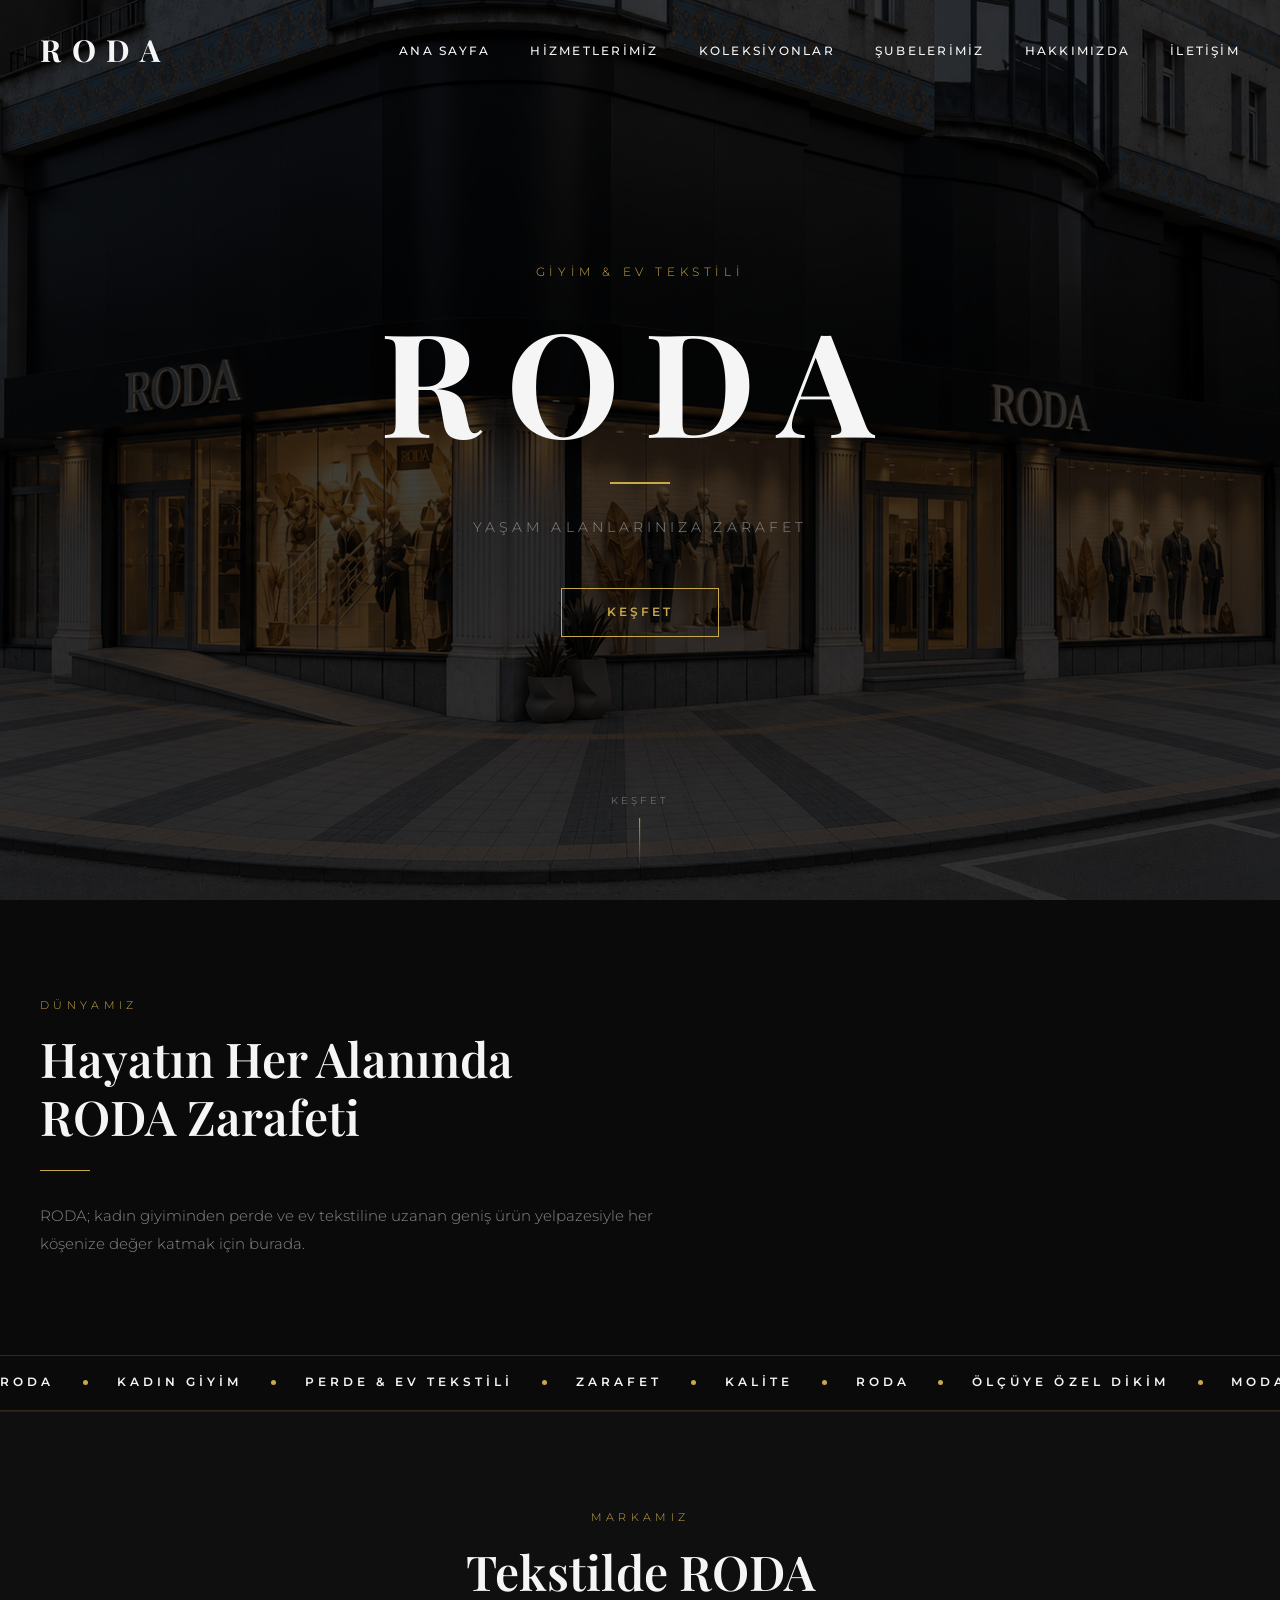
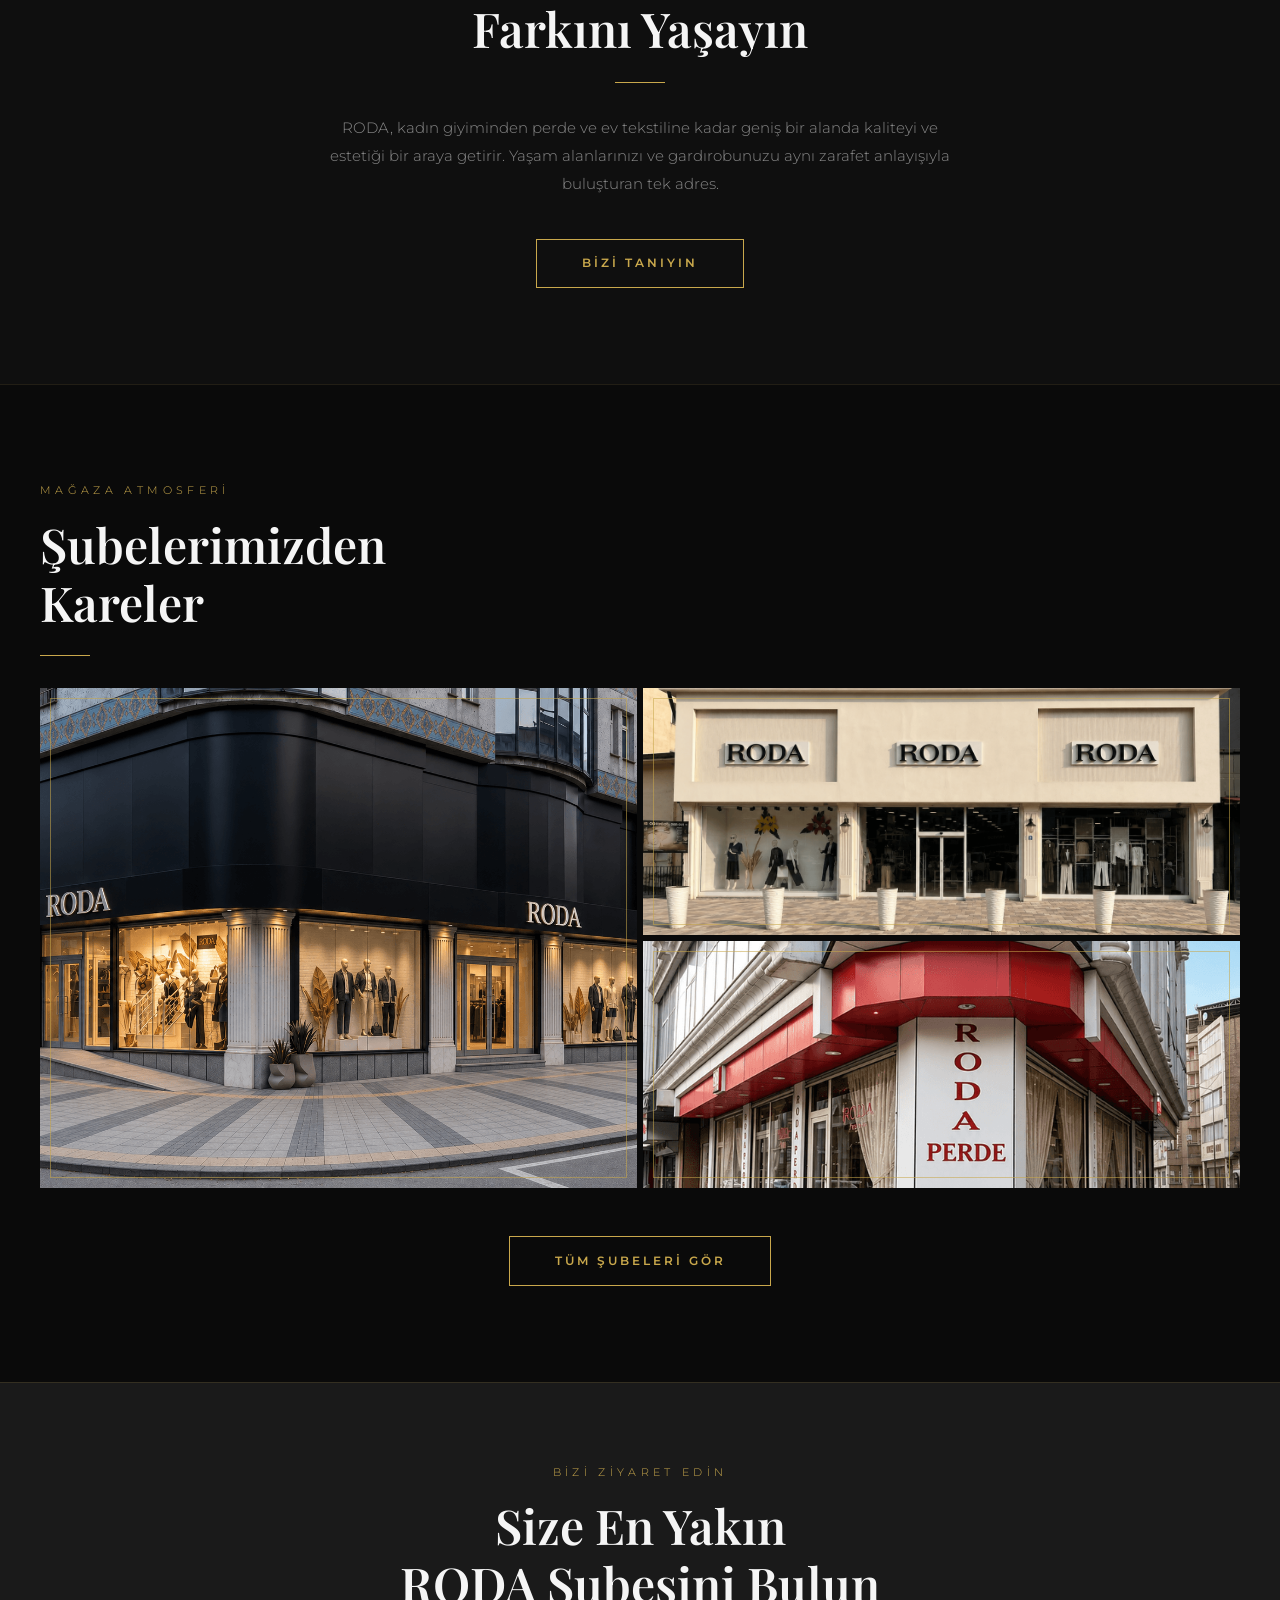
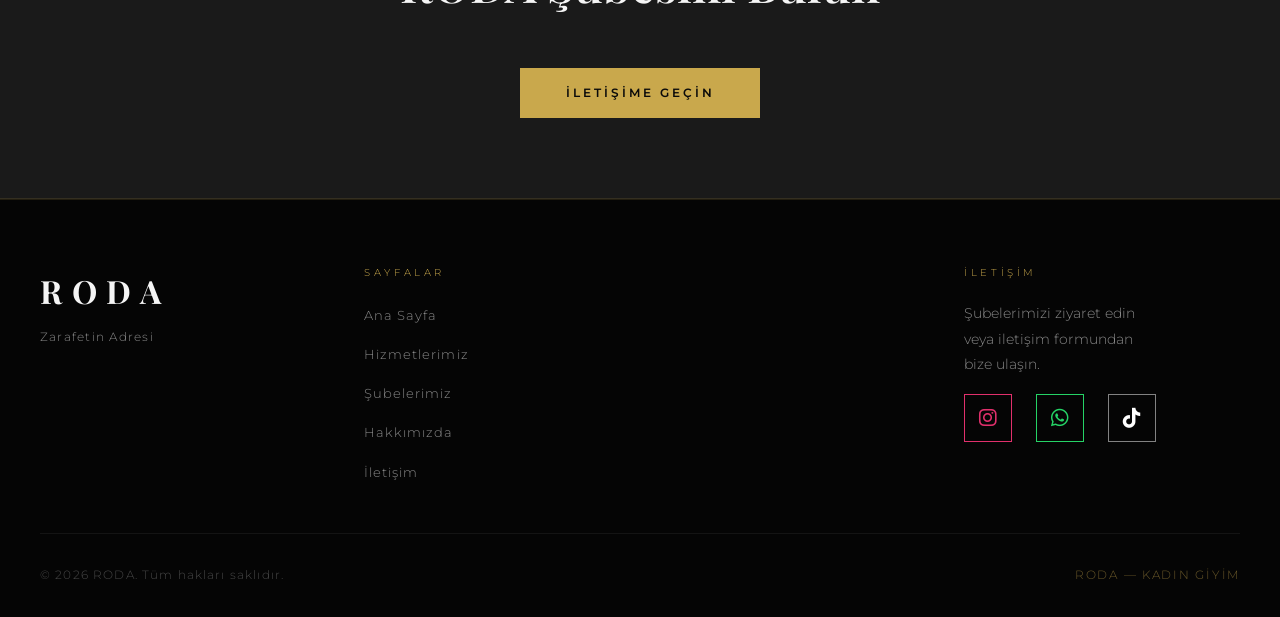
==== commit 9f498fae: "Simplify page titles, replace em dash with hyphen" ====
--- a/roda-website/index.html
+++ b/roda-website/index.html
@@ -3,7 +3,7 @@
 <head>
   <meta charset="UTF-8">
   <meta name="viewport" content="width=device-width, initial-scale=1.0">
-  <title>RODA — Kadın Giyim & Ev Tekstili | Yüksekova</title>
+  <title>RODA - Kadın Giyim & Ev Tekstili</title>
   <meta name="description" content="RODA; Yüksekova'nın seçkin kadın giyim ve ev tekstili markası. Kadın giyim, perde, İran halısı ve koltuk döşeme hizmetleriyle 3 şubede hizmetinizdeyiz.">
   <meta name="keywords" content="roda giyim, roda tekstil, roda perde, roda yüksekova, roda kadın giyim, roda hakkari, yüksekova kadın giyim, yüksekova perde, roda ev tekstili, roda halı, yüksekova giyim mağazası, hakkari kadın giyim">
   <meta name="robots" content="index, follow">
--- a/roda-website/css/style.css
+++ b/roda-website/css/style.css
@@ -606,18 +606,23 @@
   display: flex;
   align-items: center;
   justify-content: center;
-  width: 44px; height: 44px;
-  border: 1px solid rgba(201,168,76,0.3);
-  color: var(--gray-mid);
-  font-size: 1.1rem;
-  transition: color var(--transition), border-color var(--transition), background var(--transition);
-}
-
-.social-links a:hover {
-  color: var(--gold);
-  border-color: var(--gold);
-  background: rgba(201,168,76,0.08);
-}
+  width: 48px; height: 48px;
+  border: 1px solid rgba(255,255,255,0.15);
+  color: #fff;
+  font-size: 1.25rem;
+  transition: color var(--transition), border-color var(--transition), background var(--transition), transform var(--transition);
+}
+
+.social-links a:hover { transform: translateY(-3px); }
+
+.social-links a[title="Instagram"] { color: #E1306C; border-color: #E1306C; }
+.social-links a[title="Instagram"]:hover { background: rgba(225,48,108,0.12); border-color: #E1306C; }
+
+.social-links a[title="WhatsApp"] { color: #25D366; border-color: #25D366; }
+.social-links a[title="WhatsApp"]:hover { background: rgba(37,211,102,0.12); border-color: #25D366; }
+
+.social-links a[title="TikTok"] { color: #fff; border-color: rgba(255,255,255,0.5); }
+.social-links a[title="TikTok"]:hover { background: rgba(255,255,255,0.08); border-color: #fff; }
 
 /* ─── PAGE HERO (inner pages) ────────────────────────── */
 .page-hero {
